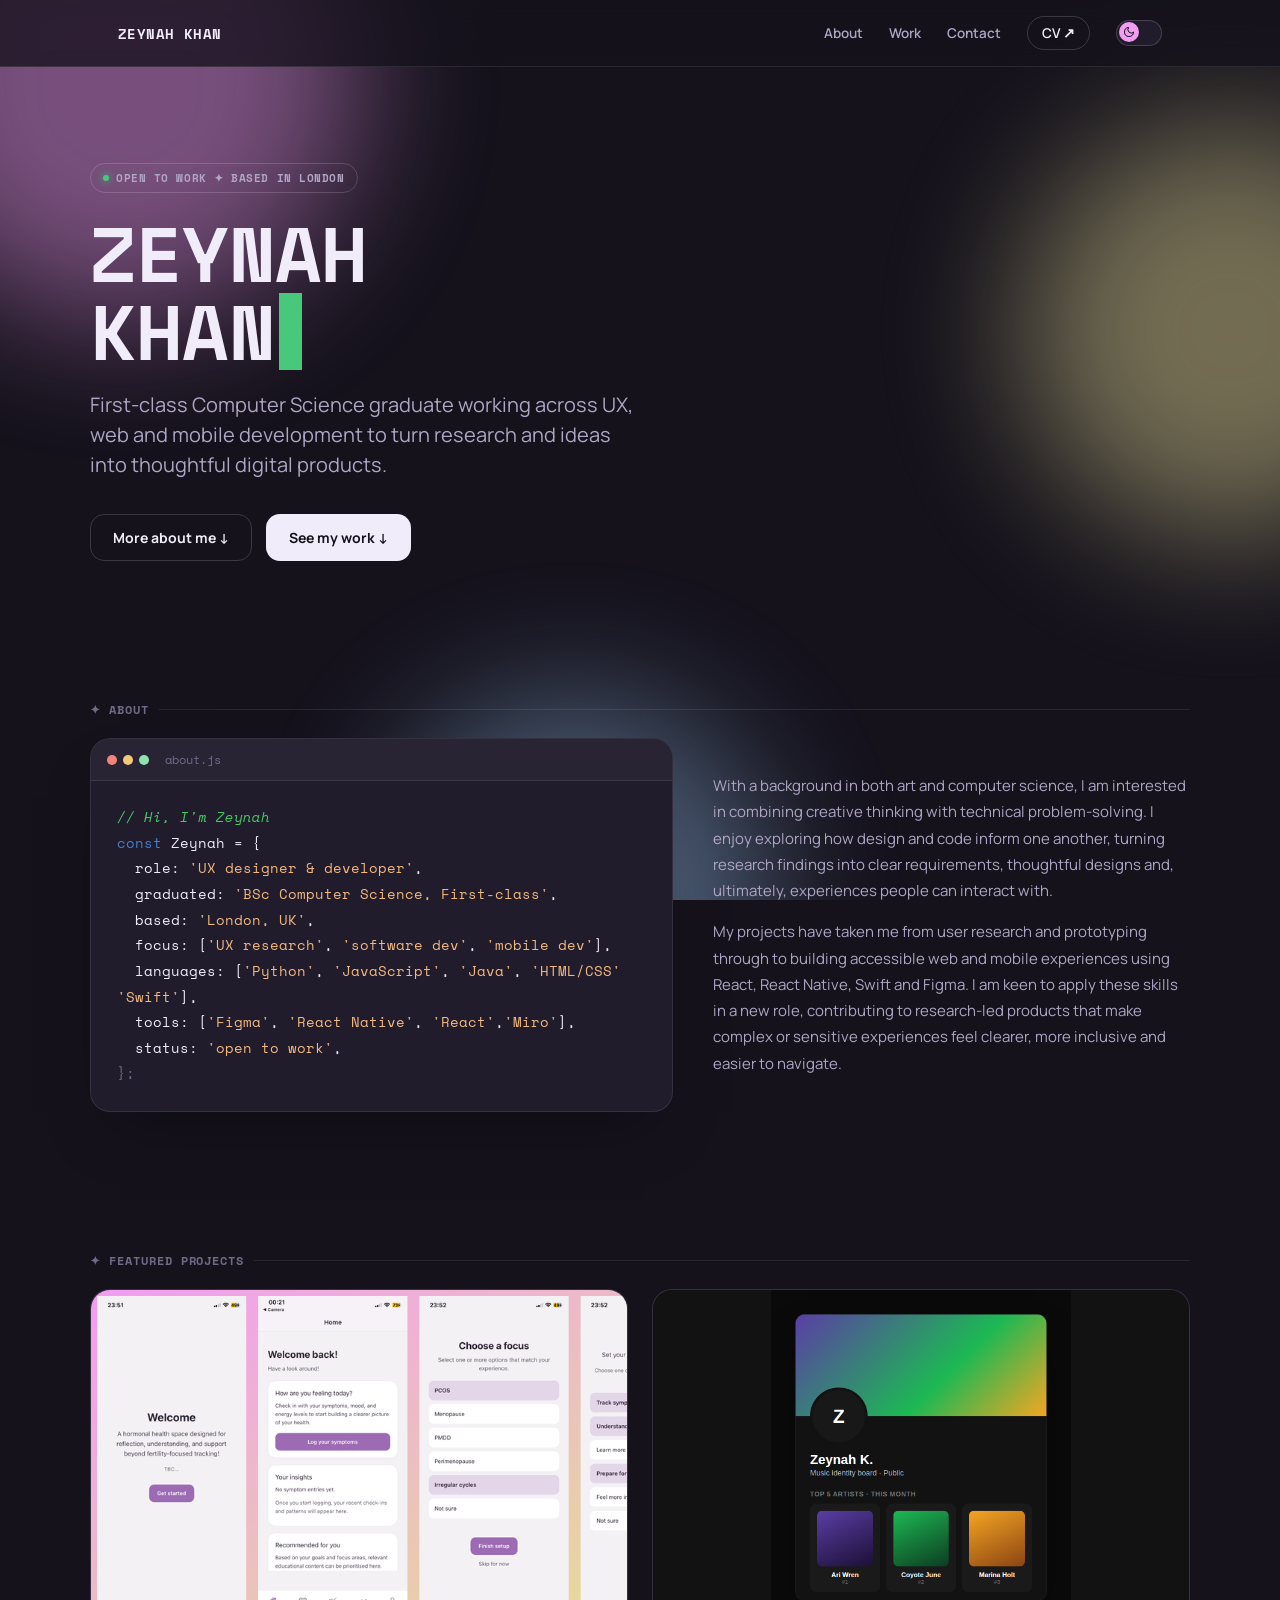
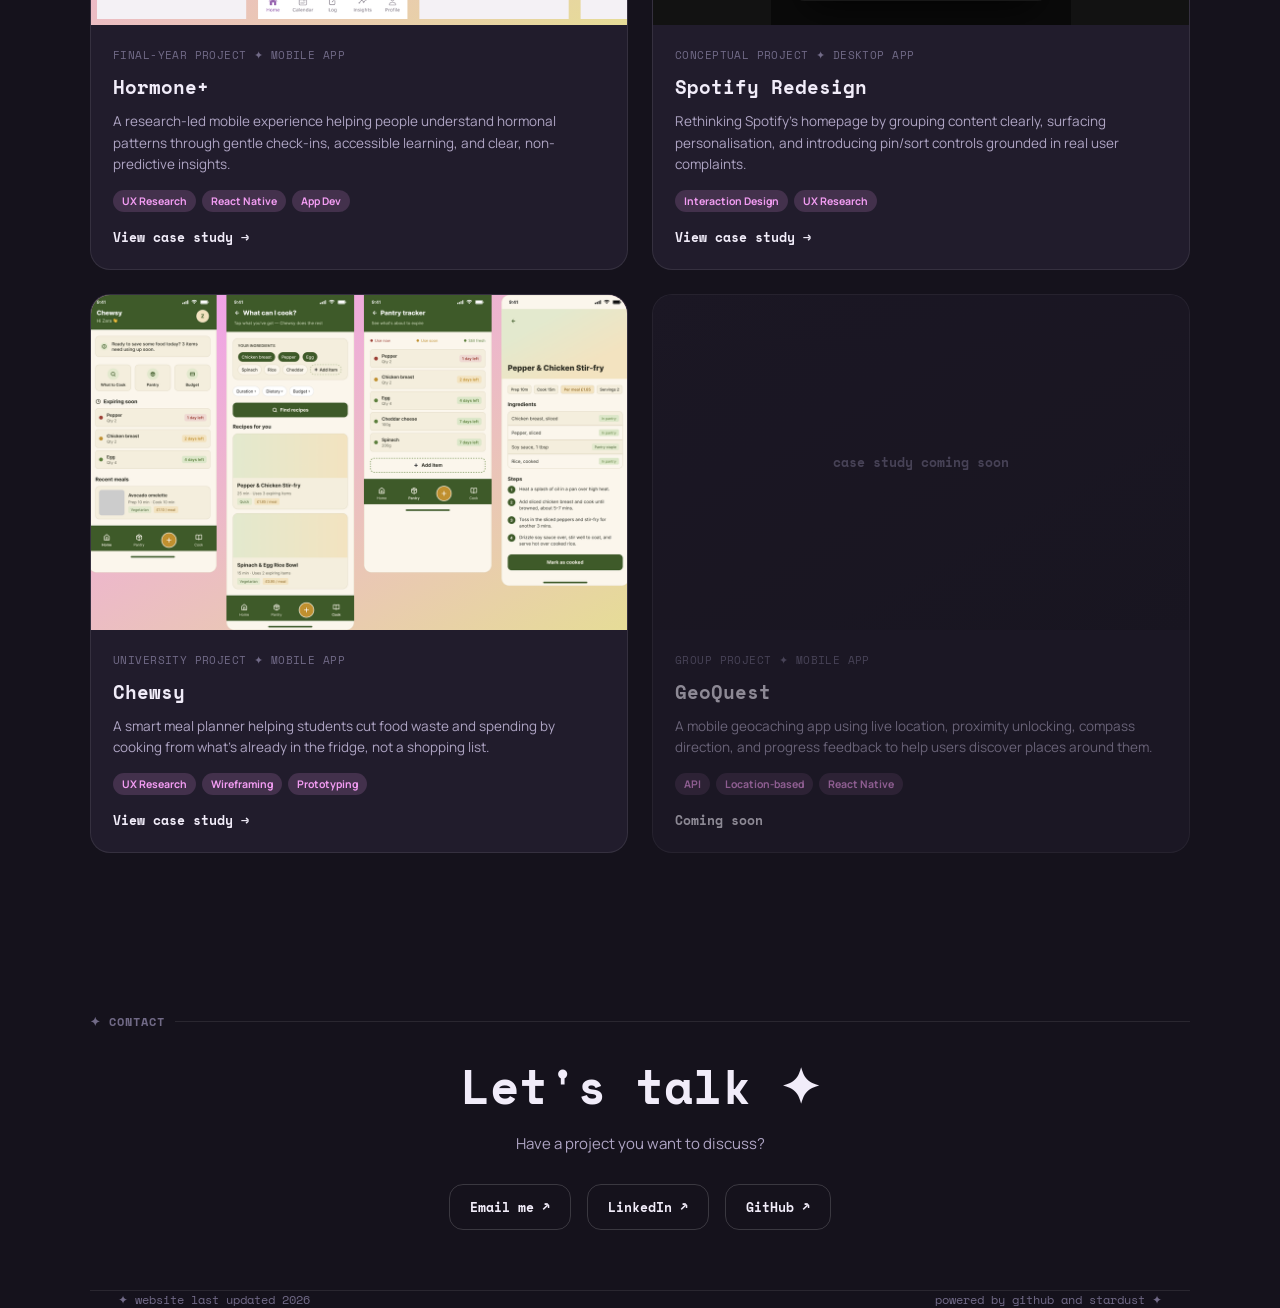
==== index.html @ 66c687a0 "Initial commit" ====
<!DOCTYPE html>
<html lang="en" data-theme="dark">
<head>
<meta charset="UTF-8">
<meta name="viewport" content="width=device-width, initial-scale=1.0">
<title>Zeynah Khan — UX Designer &amp; Developer</title>
<link rel="stylesheet" href="styles.css">
</head>
<body>

<div class="aura-field">
  <div class="aura-blob b1"></div>
  <div class="aura-blob b2"></div>
  <div class="aura-blob b3"></div>
</div>

<nav class="site-nav">
  <div class="nav-inner">
    <div class="nav-name">ZEYNAH KHAN</div>
    <div class="nav-links">
      <a href="#about">About</a>
      <a href="#work">Work</a>
      <a href="#contact">Contact</a>
      <a href="assets/cv/ZeynahKhan_CV.pdf" class="nav-cv">CV ↗</a>
      <div class="theme-toggle" onclick="toggleTheme()" role="button" aria-label="Toggle light and dark theme">
        <div class="toggle-knob">
          <svg class="icon-moon" viewBox="0 0 24 24" stroke-linecap="round" stroke-linejoin="round"><path d="M21 12.8A9 9 0 1111.2 3 7 7 0 0021 12.8z"/></svg>
          <svg class="icon-sun" viewBox="0 0 24 24" stroke-linecap="round" stroke-linejoin="round"><circle cx="12" cy="12" r="4"/><path d="M12 2v2M12 20v2M4.9 4.9l1.4 1.4M17.7 17.7l1.4 1.4M2 12h2M20 12h2M4.9 19.1l1.4-1.4M17.7 6.3l1.4-1.4"/></svg>
        </div>
      </div>
    </div>
  </div>
</nav>

<header class="wrap hero">
  <div class="chip"><span class="dot"></span>open to work ✦ based in London</div>
  <h1 class="hero-name">ZEYNAH<br>KHAN<span class="cursor">&nbsp;</span></h1>
  <p class="hero-tag">First-class Computer Science graduate working across UX, web and mobile development to turn research and ideas into thoughtful digital products.</p>
  <div class="hero-cta">
    <a href="#about" class="btn btn-ghost">More about me ↓</a>
    <a href="#work" class="btn btn-solid">See my work ↓</a>
  </div>
</header>

<section class="wrap section" id="about">
  <div class="section-label">✦ About</div>
  <div class="about-grid">
    <div class="term">
      <div class="term-head">
        <div class="term-dots"><span></span><span></span><span></span></div>
        <div class="term-title">about.js</div>
      </div>
      <div class="term-body code-block">
<div><span class="code-comment">// Hi, I'm Zeynah</span></div>
<div><span class="code-key">const</span> Zeynah = {</div>
<div>&nbsp;&nbsp;role: <span class="code-string">'UX designer &amp; developer'</span>,</div>
<div>&nbsp;&nbsp;graduated: <span class="code-string">'BSc Computer Science, First-class'</span>,</div>
<div>&nbsp;&nbsp;based: <span class="code-string">'London, UK'</span>,</div>
<div>&nbsp;&nbsp;focus: [<span class="code-string">'UX research'</span>, <span class="code-string">'software dev'</span>, <span class="code-string">'mobile dev'</span>],</div>
<div>&nbsp;&nbsp;languages: [<span class="code-string">'Python'</span>, <span class="code-string">'JavaScript'</span>, <span class="code-string">'Java'</span>, <span class="code-string">'HTML/CSS'</span> <span class="code-string">'Swift'</span>],</div>
<div>&nbsp;&nbsp;tools: [<span class="code-string">'Figma'</span>, <span class="code-string">'React Native'</span>, <span class="code-string">'React'</span>,<span class="code-string">'Miro'</span>],</div>
<div>&nbsp;&nbsp;status: <span class="code-string">'open to work'</span>,</div>
<div><span class="code-punct">};</span></div>
      </div>
    </div>
    <div class="about-copy">
      <p>With a background in both art and computer science, I am interested in combining creative thinking with technical problem-solving. I enjoy exploring how design and code inform one another, turning research findings into clear requirements, thoughtful designs and, ultimately, experiences people can interact with.</p>
      <p>My projects have taken me from user research and prototyping through to building accessible web and mobile experiences using React, React Native, Swift and Figma. I am keen to apply these skills in a new role, contributing to research-led products that make complex or sensitive experiences feel clearer, more inclusive and easier to navigate.</p>
    </div>
  </div>
</section>

<section class="wrap section" id="work">
  <div class="section-label">✦ Featured projects</div>
  <div class="project-grid">

    <a class="project-card" href="pages/hormone-plus.html">
      <div class="project-media"><img src="assets/images/hormone-real-screens.png" alt="Hormone+ app screens" style="object-position:left;"></div>
      <div class="project-body">
        <div class="project-eyebrow">Final-Year Project ✦ Mobile App</div>
        <div class="project-title">Hormone+</div>
        <div class="project-desc">A research-led mobile experience helping people understand hormonal patterns through gentle check-ins, accessible learning, and clear, non-predictive insights.</div>
        <div class="tag-row"><span class="tag">UX Research</span><span class="tag">React Native</span><span class="tag">App Dev</span></div>
        <div class="project-link">View case study →</div>
      </div>
    </a>

    <a class="project-card" href="pages/spotify-redesign.html">
      <div class="project-media"><img src="assets/images/spotify-profile-concept.png" alt="Spotify redesign concept" style="object-fit:contain; background:#121212;"></div>
      <div class="project-body">
        <div class="project-eyebrow">Conceptual Project ✦ Desktop App</div>
        <div class="project-title">Spotify Redesign</div>
        <div class="project-desc">Rethinking Spotify's homepage by grouping content clearly, surfacing personalisation, and introducing pin/sort controls grounded in real user complaints.</div>
        <div class="tag-row"><span class="tag">Interaction Design</span><span class="tag">UX Research</span></div>
        <div class="project-link">View case study →</div>
      </div>
    </a>

    <a class="project-card" href="pages/chewsy.html">
      <div class="project-media"><img src="assets/images/chewsy-screens.png" alt="Chewsy wireframes"></div>
      <div class="project-body">
        <div class="project-eyebrow">University Project ✦ Mobile App</div>
        <div class="project-title">Chewsy</div>
        <div class="project-desc">A smart meal planner helping students cut food waste and spending by cooking from what's already in the fridge, not a shopping list.</div>
        <div class="tag-row"><span class="tag">UX Research</span><span class="tag">Wireframing</span><span class="tag">Prototyping</span></div>
        <div class="project-link">View case study →</div>
      </div>
    </a>

    <a class="project-card soon" href="pages/geoquest.html">
      <div class="project-media" style="background:linear-gradient(150deg, var(--ink-card), var(--ink-raised)); display:flex; align-items:center; justify-content:center;">
        <span class="ph" style="color:var(--text-faint);">case study coming soon</span>
      </div>
      <div class="project-body">
        <div class="project-eyebrow">Group Project ✦ Mobile App</div>
        <div class="project-title">GeoQuest</div>
        <div class="project-desc">A mobile geocaching app using live location, proximity unlocking, compass direction, and progress feedback to help users discover places around them.</div>
        <div class="tag-row"><span class="tag">API</span><span class="tag">Location-based</span><span class="tag">React Native</span></div>
        <div class="project-link">Coming soon</div>
      </div>
    </a>
  </div>
</section>

<section class="wrap contact-block" id="contact">
  <div class="section-label" style="justify-content:center;">✦ Contact</div>
  <div class="contact-title">Let's talk ✦</div>
  <p class="contact-sub">Have a project you want to discuss?</p>
  <div class="contact-links">
    <a class="contact-link" href="mailto:zeynahkhan.dev@outlook.com">Email me ↗</a>
    <a class="contact-link" href="https://www.linkedin.com/in/zeynah-khan">LinkedIn ↗</a>
    <a class="contact-link" href="https://github.com/zeynah-khan">GitHub ↗</a>
  </div>
</section>

<footer class="wrap">
  <div class="footer-row">
    <span>✦ website last updated 2026</span>
    <span>powered by github and stardust ✦</span>
  </div>
</footer>

<script src="script.js"></script>
</body>
</html>
---- styles.css ----
/* ============================================
   ZEYNAH KHAN — PORTFOLIO
   Design system: terminal chrome + soft aura
   ============================================ */

@import url('https://fonts.googleapis.com/css2?family=Space+Mono:wght@400;700&family=Manrope:wght@400;500;600;700;800&display=swap');

:root{
  /* ---- dark (default) ---- */
  --ink:#15121C;
  --ink-raised:#1D1926;
  --ink-card:#211C2C;
  --line:rgba(255,255,255,0.09);
  --line-strong:rgba(255,255,255,0.16);
  --text:#F1ECF9;
  --text-sub:#AFA5C4;
  --text-faint:#716A87;

  --aura-violet:#f29cf2;
  --aura-peach:#e6dc97;
  --aura-blue:#9AC6F2;
  --phosphor:#47c87a;
  --phosphor-dim:#5C8F71;
  --signal:#F2C879;

  --code-keyword:#457fcb;
  --code-property:#8FCBEA;
  --code-string:#F2B880;
  --code-comment:#47c863;

  --mac-red:#F2857A;
  --mac-yellow:#F2C879;
  --mac-green:#8FE3B0;

  --radius-lg:20px;
  --radius-md:14px;
  --radius-sm:9px;
  --maxw:1100px;
}

[data-theme="light"]{
  --ink:#FAF6F0;
  --ink-raised:#FFFFFF;
  --ink-card:#FFFFFF;
  --line:rgba(21,18,28,0.1);
  --line-strong:rgba(21,18,28,0.18);
  --text:#1F1B29;
  --text-sub:#5C5570;
  --text-faint:#93899E;

  --phosphor-dim:#3E8A5C;
}

*{ box-sizing:border-box; }
html{ scroll-behavior:smooth; }
body{
  margin:0;
  background:var(--ink);
  color:var(--text);
  font-family:'Manrope',sans-serif;
  -webkit-font-smoothing:antialiased;
  transition:background .3s ease, color .3s ease;
  overflow-x:hidden;
}
::selection{ background:var(--aura-violet); color:#15121C; }
a{ color:inherit; text-decoration:none; }
img{ max-width:100%; display:block; }

.mono{ font-family:'Space Mono',monospace; }

/* ---- aura background ---- */
.aura-field{
  position:fixed; inset:0; z-index:0; pointer-events:none; overflow:hidden;
}
.aura-blob{
  position:absolute; border-radius:50%; filter:blur(70px); opacity:.45;
}
[data-theme="light"] .aura-blob{ opacity:.35; }
.aura-blob.b1{ width:480px;height:480px; background:var(--aura-violet); top:-160px; left:-120px; }
.aura-blob.b2{ width:420px;height:420px; background:var(--aura-peach); top:120px; right:-160px; }
.aura-blob.b3{ width:380px;height:380px; background:var(--aura-blue); bottom:-180px; left:30%; }

@media (prefers-reduced-motion: no-preference){
  .aura-blob{ animation:drift 22s ease-in-out infinite alternate; }
  .aura-blob.b2{ animation-duration:26s; animation-delay:-6s; }
  .aura-blob.b3{ animation-duration:30s; animation-delay:-12s; }
}
@keyframes drift{
  from{ transform:translate(0,0) scale(1); }
  to{ transform:translate(30px,-25px) scale(1.08); }
}

/* ---- layout shell ---- */
.wrap{ max-width:var(--maxw); margin:0 auto; padding:0 28px; position:relative; z-index:1; }

/* ---- nav ---- */
.site-nav{
  position:sticky; top:0; z-index:50;
  backdrop-filter:blur(14px) saturate(140%);
  background:color-mix(in srgb, var(--ink) 78%, transparent);
  border-bottom:1px solid var(--line);
}
.nav-inner{ display:flex; align-items:center; justify-content:space-between; padding:16px 28px; max-width:var(--maxw); margin:0 auto; }
.nav-name{ font-family:'Space Mono',monospace; font-weight:700; font-size:14px; letter-spacing:.03em; }
.nav-links{ display:flex; align-items:center; gap:26px; font-size:13.5px; font-weight:600; }
.nav-links a{ color:var(--text-sub); transition:color .15s ease; }
.nav-links a:hover{ color:var(--text); }
.nav-cv{
  color:var(--text) !important; border:1.4px solid var(--line-strong); border-radius:20px; padding:7px 14px;
}
.theme-toggle{
  width:46px; height:26px; border-radius:20px; background:var(--ink-card); border:1.4px solid var(--line-strong);
  position:relative; cursor:pointer; flex-shrink:0;
}
.toggle-knob{
  position:absolute; top:1px; left:2px; width:20px;height:20px; border-radius:50%;
  background:var(--aura-violet); display:flex; align-items:center; justify-content:center;
  transition:transform .25s ease, background .25s ease; transform:translateX(0);
}
.toggle-knob svg{ width:12px; height:12px; stroke:#15121C; fill:none; stroke-width:2; }
[data-theme="light"] .toggle-knob{ transform:translateX(20px); background:var(--signal); }
.icon-moon{ display:block; }
.icon-sun{ display:none; }
[data-theme="light"] .icon-moon{ display:none; }
[data-theme="light"] .icon-sun{ display:block; }
.mobile-nav-btn{ display:none; }

/* ---- eyebrow chip ---- */
.chip{
  display:inline-flex; align-items:center; gap:7px;
  font-family:'Space Mono',monospace; font-size:11px; font-weight:700; letter-spacing:.05em; text-transform:uppercase;
  padding:6px 12px; border-radius:20px; border:1px solid var(--line-strong); color:var(--text-sub);
}
.chip .dot{ width:6px;height:6px;border-radius:50%; background:var(--phosphor); box-shadow:0 0 8px var(--phosphor); }

/* ---- hero ---- */
.hero{ padding:96px 0 70px; position:relative; }
.hero-name{
  font-family:'Space Mono',monospace; font-weight:700;
  font-size:clamp(40px, 8vw, 76px); line-height:1.02; letter-spacing:-.01em; margin:22px 0 18px;
}
.cursor{ display:inline-block; width:.5ch; background:var(--phosphor); margin-left:4px; animation:blink 1s step-end infinite; }
@keyframes blink{ 50%{ opacity:0; } }
.hero-tag{ font-size:clamp(16px,2.4vw,20px); color:var(--text-sub); max-width:560px; line-height:1.5; }
.hero-cta{ display:flex; gap:14px; margin-top:34px; flex-wrap:wrap; }
.btn{
  font-family:'Manrope',sans-serif; font-weight:700; font-size:14px; padding:13px 22px; border-radius:14px;
  cursor:pointer; border:1.4px solid transparent; transition:transform .15s ease, opacity .15s ease;
}
.btn:hover{ transform:translateY(-1px); }
.btn-solid{ background:var(--text); color:var(--ink); }
[data-theme="light"] .btn-solid{ background:var(--ink-card); border:1.4px solid var(--line-strong); color:var(--text); }
.btn-ghost{ border-color:var(--line-strong); color:var(--text); }

/* ---- terminal window chrome (signature element) ---- */
.term{
  background:var(--ink-card); border:1px solid var(--line); border-radius:var(--radius-lg);
  overflow:hidden; box-shadow:0 30px 60px -30px rgba(0,0,0,0.5);
}
.term-head{
  display:flex; align-items:center; gap:16px; padding:12px 16px; border-bottom:1px solid var(--line);
  background:color-mix(in srgb, var(--ink-card) 92%, white 4%);
}
.term-dots{ display:flex; gap:6px; }
.term-dots span{ width:10px;height:10px;border-radius:50%; }
.term-dots span:nth-child(1){ background:var(--mac-red); }
.term-dots span:nth-child(2){ background:var(--mac-yellow); }
.term-dots span:nth-child(3){ background:var(--mac-green); }
.term-title{ font-family:'Space Mono',monospace; font-size:11.5px; color:var(--text-faint); }
.term-body{ padding:24px 26px; }

/* ---- about section ---- */
.section{ padding:70px 0; position:relative; }
.section-label{
  font-family:'Space Mono',monospace; font-size:12px; font-weight:700; letter-spacing:.08em; text-transform:uppercase;
  color:var(--text-faint); margin-bottom:20px; display:flex; align-items:center; gap:10px;
}
.section-label::after{ content:''; flex:1; height:1px; background:var(--line); }

.code-block{ font-family:'Space Mono',monospace; font-size:13.5px; line-height:1.9; }
.code-comment{ color:var(--code-comment); font-style: italic; }
.code-key{ color:var(--code-keyword); }
.code-string{ color:var(--code-string); }
.code-punct{ color:var(--text-faint); }
.code-property{ color:var(--code-property); }
.about-grid{ display:grid; grid-template-columns:1.1fr .9fr; gap:40px; align-items:center; }
.about-copy p{ color:var(--text-sub); line-height:1.75; font-size:15px; }
.focus-tags{ display:flex; flex-wrap:wrap; gap:8px; margin-top:18px; }
.focus-tag{
  font-family:'Space Mono',monospace; font-size:11.5px; padding:6px 11px; border-radius:8px;
  background:color-mix(in srgb, var(--phosphor) 14%, transparent); color:var(--phosphor-dim); border:1px solid color-mix(in srgb, var(--phosphor) 30%, transparent);
}

/* ---- project cards ---- */
.project-grid{ display:grid; grid-template-columns:repeat(2,1fr); gap:24px; }
.project-card{
  background:var(--ink-card); border:1px solid var(--line); border-radius:var(--radius-lg); overflow:hidden;
  display:flex; flex-direction:column; transition:transform .2s ease, border-color .2s ease;
}
.project-card:hover{ transform:translateY(-4px); border-color:var(--line-strong); }
.project-card.soon{ opacity:.55; }
.project-media{
  aspect-ratio:16/10; background:linear-gradient(150deg, var(--aura-violet), var(--aura-peach));
  position:relative; overflow:hidden; display:flex; align-items:center; justify-content:center;
}
.project-media img{ width:100%; height:100%; object-fit:cover; }
.project-media .ph{ font-family:'Space Mono',monospace; color:rgba(21,18,28,0.55); font-size:13px; font-weight:700; }
.project-body{ padding:22px; display:flex; flex-direction:column; gap:10px; flex:1; }
.project-eyebrow{ font-family:'Space Mono',monospace; font-size:10.5px; color:var(--text-faint); text-transform:uppercase; letter-spacing:.04em; }
.project-title{ font-family:'Space Mono',monospace; font-weight:700; font-size:19px; }
.project-desc{ font-size:13.5px; color:var(--text-sub); line-height:1.6; flex:1; }
.tag-row{ display:flex; flex-wrap:wrap; gap:6px; margin-top:4px; }
.tag{
  font-size:10.5px; font-weight:700; padding:4px 9px; border-radius:20px;
  background:color-mix(in srgb, var(--aura-violet) 16%, transparent); color:var(--aura-violet);
}
.project-link{ font-family:'Space Mono',monospace; font-size:12.5px; font-weight:700; color:var(--text); margin-top:6px; display:inline-flex; align-items:center; gap:6px; }

/* ---- contact ---- */
.contact-block{ text-align:center; padding:90px 0 60px; }
.contact-title{ font-family:'Space Mono',monospace; font-weight:700; font-size:clamp(30px,5vw,48px); }
.contact-sub{ color:var(--text-sub); margin-top:12px; font-size:15px; }
.contact-links{ display:flex; justify-content:center; gap:16px; margin-top:30px; flex-wrap:wrap; }
.contact-link{
  font-family:'Space Mono',monospace; font-size:13px; font-weight:700; padding:12px 20px; border-radius:14px;
  border:1.4px solid var(--line-strong);
}
.contact-link:hover{ border-color:var(--phosphor); color:var(--phosphor-dim); }

footer{ border-top:1px solid var(--line); padding:26px 0; }
.footer-row{ display:flex; justify-content:space-between; align-items:center; font-family:'Space Mono',monospace; font-size:11.5px; color:var(--text-faint); flex-wrap:wrap; gap:8px; }

/* ---- case study pages ---- */
.cs-header{ padding:60px 0 30px; }
.back-link{ font-family:'Space Mono',monospace; font-size:12.5px; color:var(--text-sub); display:inline-flex; align-items:center; gap:6px; margin-bottom:26px; }
.back-link:hover{ color:var(--text); }
.cs-eyebrow{ font-family:'Space Mono',monospace; font-size:12px; color:var(--phosphor-dim); text-transform:uppercase; letter-spacing:.06em; margin-bottom:14px; }
.cs-title{ font-family:'Space Mono',monospace; font-weight:700; font-size:clamp(30px,5.5vw,50px); line-height:1.08; max-width:820px; }
.cs-dek{ font-size:16px; color:var(--text-sub); max-width:640px; margin-top:16px; line-height:1.6; }
.cs-meta{ display:flex; gap:34px; flex-wrap:wrap; margin-top:34px; padding-top:26px; border-top:1px solid var(--line); }
.cs-meta-item .l{ font-family:'Space Mono',monospace; font-size:10.5px; color:var(--text-faint); text-transform:uppercase; letter-spacing:.05em; }
.cs-meta-item .v{ font-size:13.5px; font-weight:600; margin-top:5px; }

.cs-section{ padding:50px 0; border-top:1px solid var(--line); }
.cs-h2{ font-family:'Space Mono',monospace; font-weight:700; font-size:24px; margin-bottom:18px; }
.cs-body p{ color:var(--text-sub); line-height:1.75; font-size:15px; margin-bottom:16px; }
.cs-body strong{ color:var(--text); }
.cs-body ul{ color:var(--text-sub); line-height:1.75; font-size:15px; padding-left:20px; }
.cs-body li{ margin-bottom:8px; }
.cs-body a{ color:var(--phosphor-dim); text-decoration:underline; text-underline-offset:3px; }
.cs-img{ border-radius:var(--radius-md); border:1px solid var(--line); margin:26px 0; overflow:hidden; }
.cs-img img{ width:100%; }
.cs-caption{ font-size:12.5px; color:var(--text-faint); margin-top:-14px; margin-bottom:26px; font-style:italic; }

.cs-img-row{
  display:flex; gap:18px; overflow-x:auto; margin:26px 0;
}
.cs-img-row img{
  height:600px; width:auto; border-radius:var(--radius-md); border:1px solid var(--line); flex-shrink:0;
}

.cs-table{ width:100%; border-collapse:collapse; font-size:13.5px; margin:20px 0; }
.cs-table th, .cs-table td{ text-align:left; padding:10px 14px; border-bottom:1px solid var(--line); color:var(--text-sub); }
.cs-table th{ font-family:'Space Mono',monospace; font-size:11px; text-transform:uppercase; color:var(--text-faint); letter-spacing:.04em; }
.cs-table td:first-child{ color:var(--text); font-weight:600; }

.proto-embed{
  margin:30px 0; border-radius:var(--radius-lg); overflow:hidden; border:1px solid var(--line);
  background:var(--ink-card);
}
.proto-embed-head{ display:flex; align-items:center; justify-content:space-between; padding:14px 18px; border-bottom:1px solid var(--line); }
.proto-embed-head .term-title{ font-size:12px; }
.proto-open{ font-family:'Space Mono',monospace; font-size:11.5px; font-weight:700; color:var(--phosphor-dim); border:1px solid color-mix(in srgb, var(--phosphor) 40%, transparent); padding:6px 12px; border-radius:20px; }
.proto-embed iframe{ width:100%; height:780px; border:none; display:block; background:#EAE4EF; }

.callout{
  border-left:3px solid var(--aura-violet); background:color-mix(in srgb, var(--aura-violet) 8%, transparent);
  padding:16px 20px; border-radius:0 var(--radius-sm) var(--radius-sm) 0; margin:24px 0;
}
.callout p{ margin:0; color:var(--text); font-size:14px; line-height:1.7; }

.soon-box{
  text-align:center; padding:80px 20px; border:1px dashed var(--line-strong); border-radius:var(--radius-lg); margin-top:20px;
}
.soon-box .big{ font-family:'Space Mono',monospace; font-size:22px; font-weight:700; margin-bottom:10px; }
.soon-box p{ color:var(--text-sub); font-size:14px; }

/* ---- responsive ---- */
@media (max-width:860px){
  .about-grid{ grid-template-columns:1fr; gap:30px; }
  .project-grid{ grid-template-columns:1fr; }
  .cs-meta{ gap:20px; }
  .proto-embed iframe{ height:640px; }
}

@media (max-width:640px){
  .nav-inner{ padding:14px 18px; }
  .nav-links{ gap:12px; }
  .nav-links a:not(.nav-cv){ display:none; }
  .nav-cv{ padding:6px 11px; font-size:12.5px; }
  .hero{ padding:64px 0 46px; }
  .wrap{ padding:0 18px; }
  .section{ padding:50px 0; }
  .cs-header{ padding:40px 0 20px; }
}
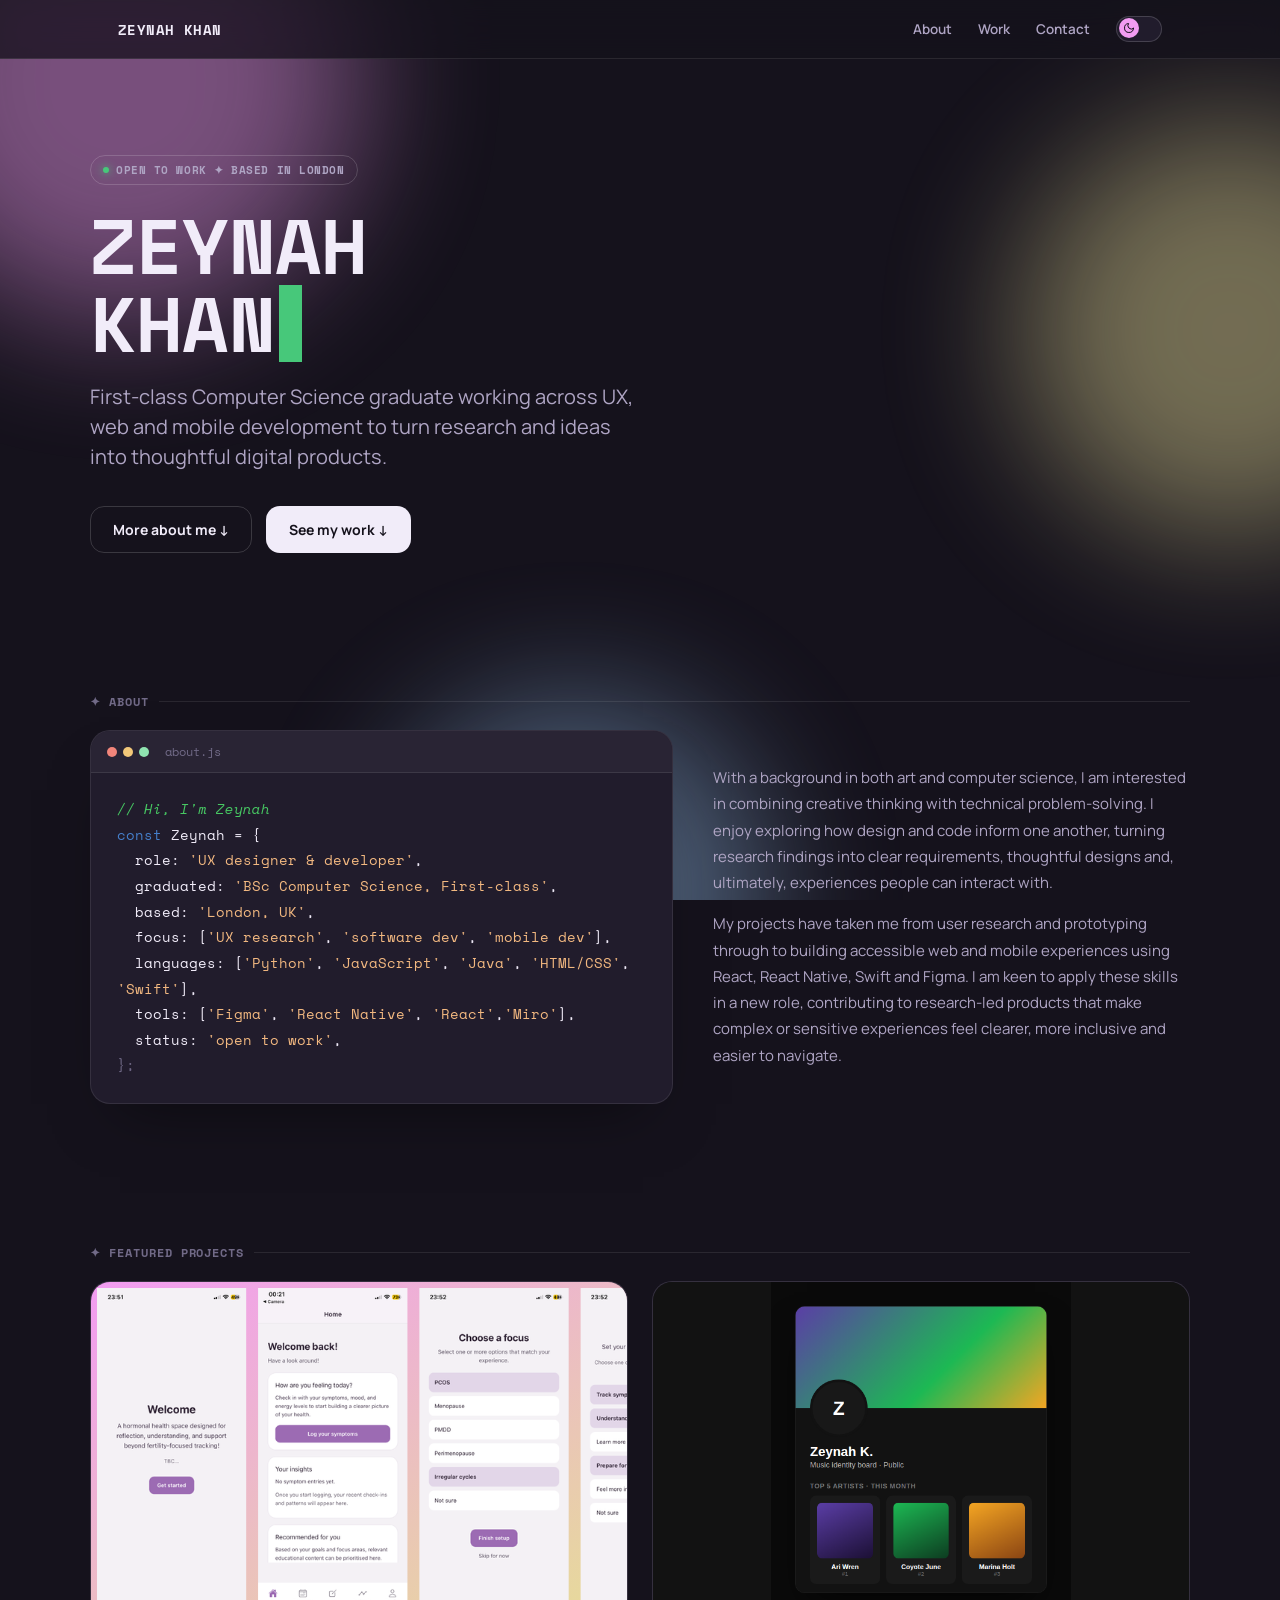
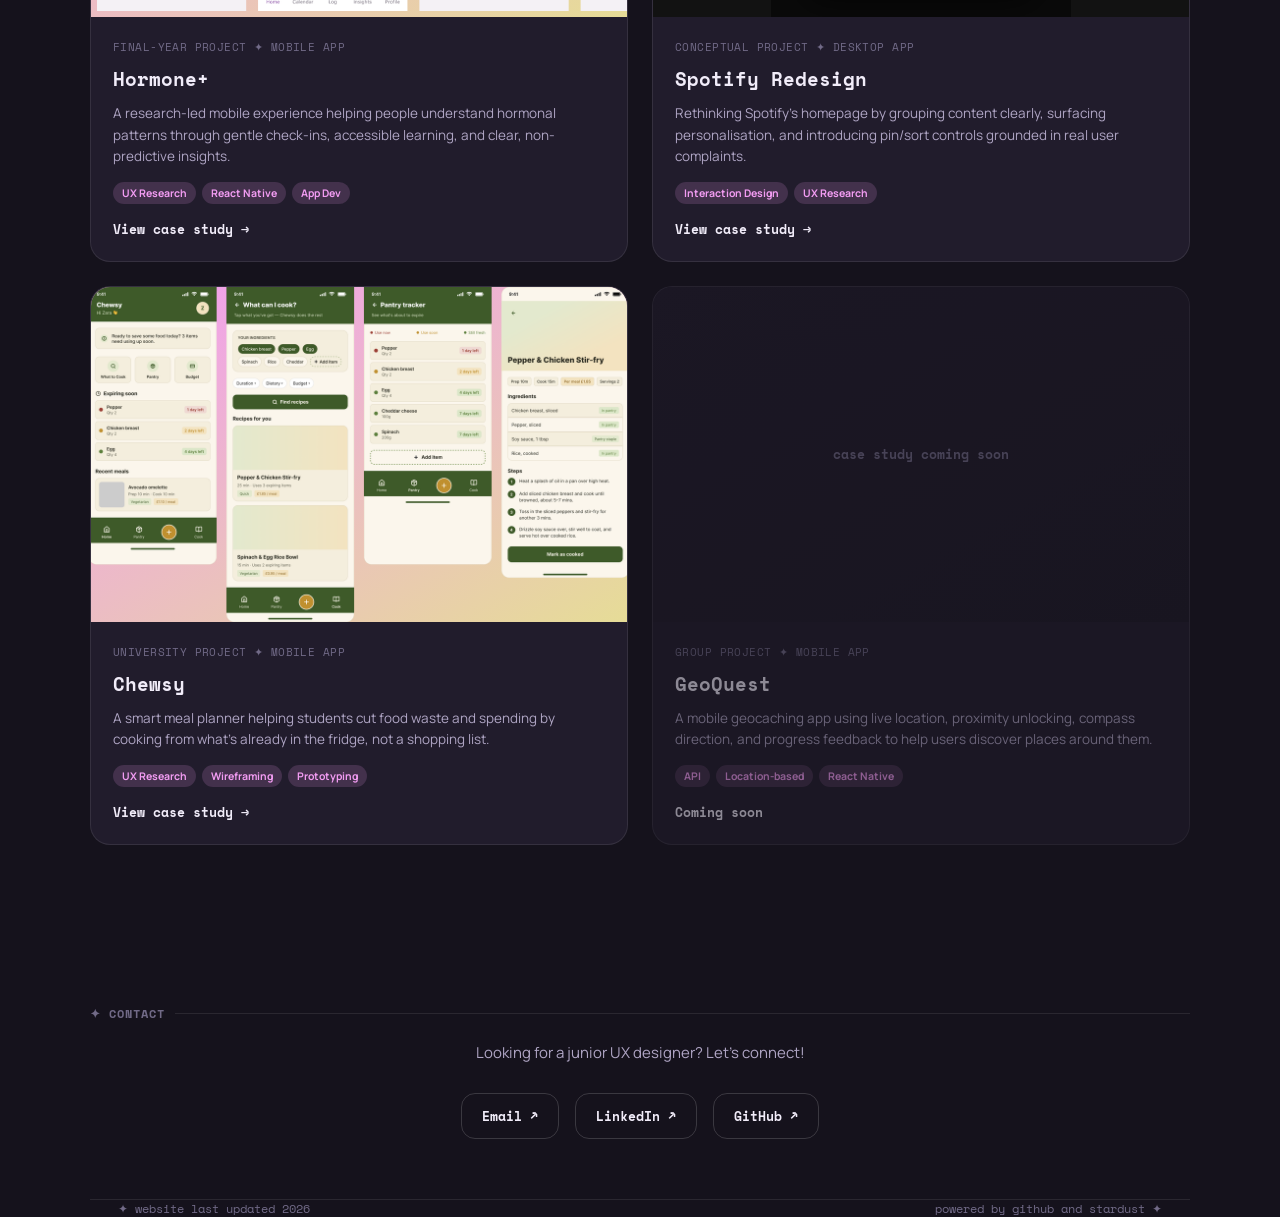
==== commit b04f0b58: "Minor updates to home page" ====
--- a/index.html
+++ b/index.html
@@ -21,7 +21,6 @@
       <a href="#about">About</a>
       <a href="#work">Work</a>
       <a href="#contact">Contact</a>
-      <a href="assets/cv/ZeynahKhan_CV.pdf" class="nav-cv">CV ↗</a>
       <div class="theme-toggle" onclick="toggleTheme()" role="button" aria-label="Toggle light and dark theme">
         <div class="toggle-knob">
           <svg class="icon-moon" viewBox="0 0 24 24" stroke-linecap="round" stroke-linejoin="round"><path d="M21 12.8A9 9 0 1111.2 3 7 7 0 0021 12.8z"/></svg>
@@ -57,7 +56,7 @@
 <div>&nbsp;&nbsp;graduated: <span class="code-string">'BSc Computer Science, First-class'</span>,</div>
 <div>&nbsp;&nbsp;based: <span class="code-string">'London, UK'</span>,</div>
 <div>&nbsp;&nbsp;focus: [<span class="code-string">'UX research'</span>, <span class="code-string">'software dev'</span>, <span class="code-string">'mobile dev'</span>],</div>
-<div>&nbsp;&nbsp;languages: [<span class="code-string">'Python'</span>, <span class="code-string">'JavaScript'</span>, <span class="code-string">'Java'</span>, <span class="code-string">'HTML/CSS'</span> <span class="code-string">'Swift'</span>],</div>
+<div>&nbsp;&nbsp;languages: [<span class="code-string">'Python'</span>, <span class="code-string">'JavaScript'</span>, <span class="code-string">'Java'</span>, <span class="code-string">'HTML/CSS'</span>, <span class="code-string">'Swift'</span>],</div>
 <div>&nbsp;&nbsp;tools: [<span class="code-string">'Figma'</span>, <span class="code-string">'React Native'</span>, <span class="code-string">'React'</span>,<span class="code-string">'Miro'</span>],</div>
 <div>&nbsp;&nbsp;status: <span class="code-string">'open to work'</span>,</div>
 <div><span class="code-punct">};</span></div>
@@ -124,10 +123,9 @@
 
 <section class="wrap contact-block" id="contact">
   <div class="section-label" style="justify-content:center;">✦ Contact</div>
-  <div class="contact-title">Let's talk ✦</div>
-  <p class="contact-sub">Have a project you want to discuss?</p>
+  <p class="contact-sub">Looking for a junior UX designer? Let's connect!</p>
   <div class="contact-links">
-    <a class="contact-link" href="mailto:zeynahkhan.dev@outlook.com">Email me ↗</a>
+    <a class="contact-link" href="zeynahkhan@outlook.com">Email ↗</a>
     <a class="contact-link" href="https://www.linkedin.com/in/zeynah-khan">LinkedIn ↗</a>
     <a class="contact-link" href="https://github.com/zeynah-khan">GitHub ↗</a>
   </div>
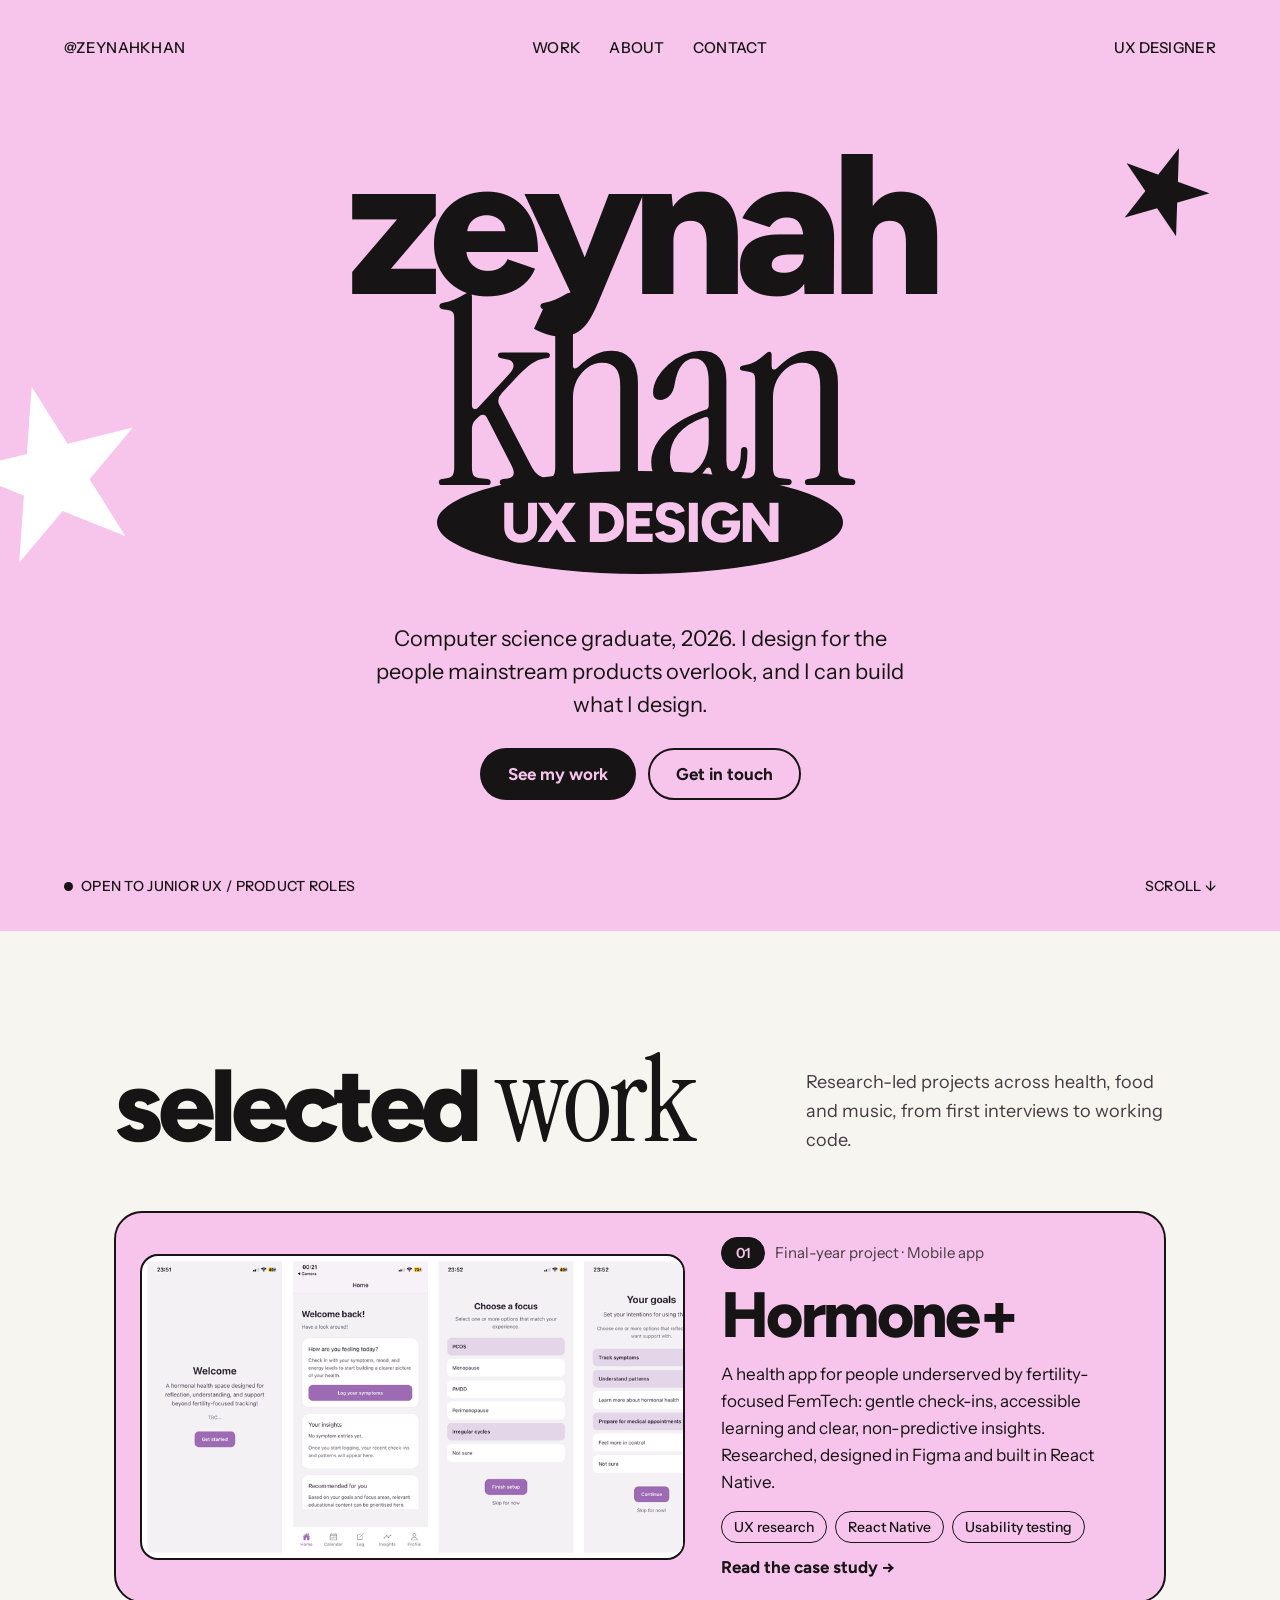
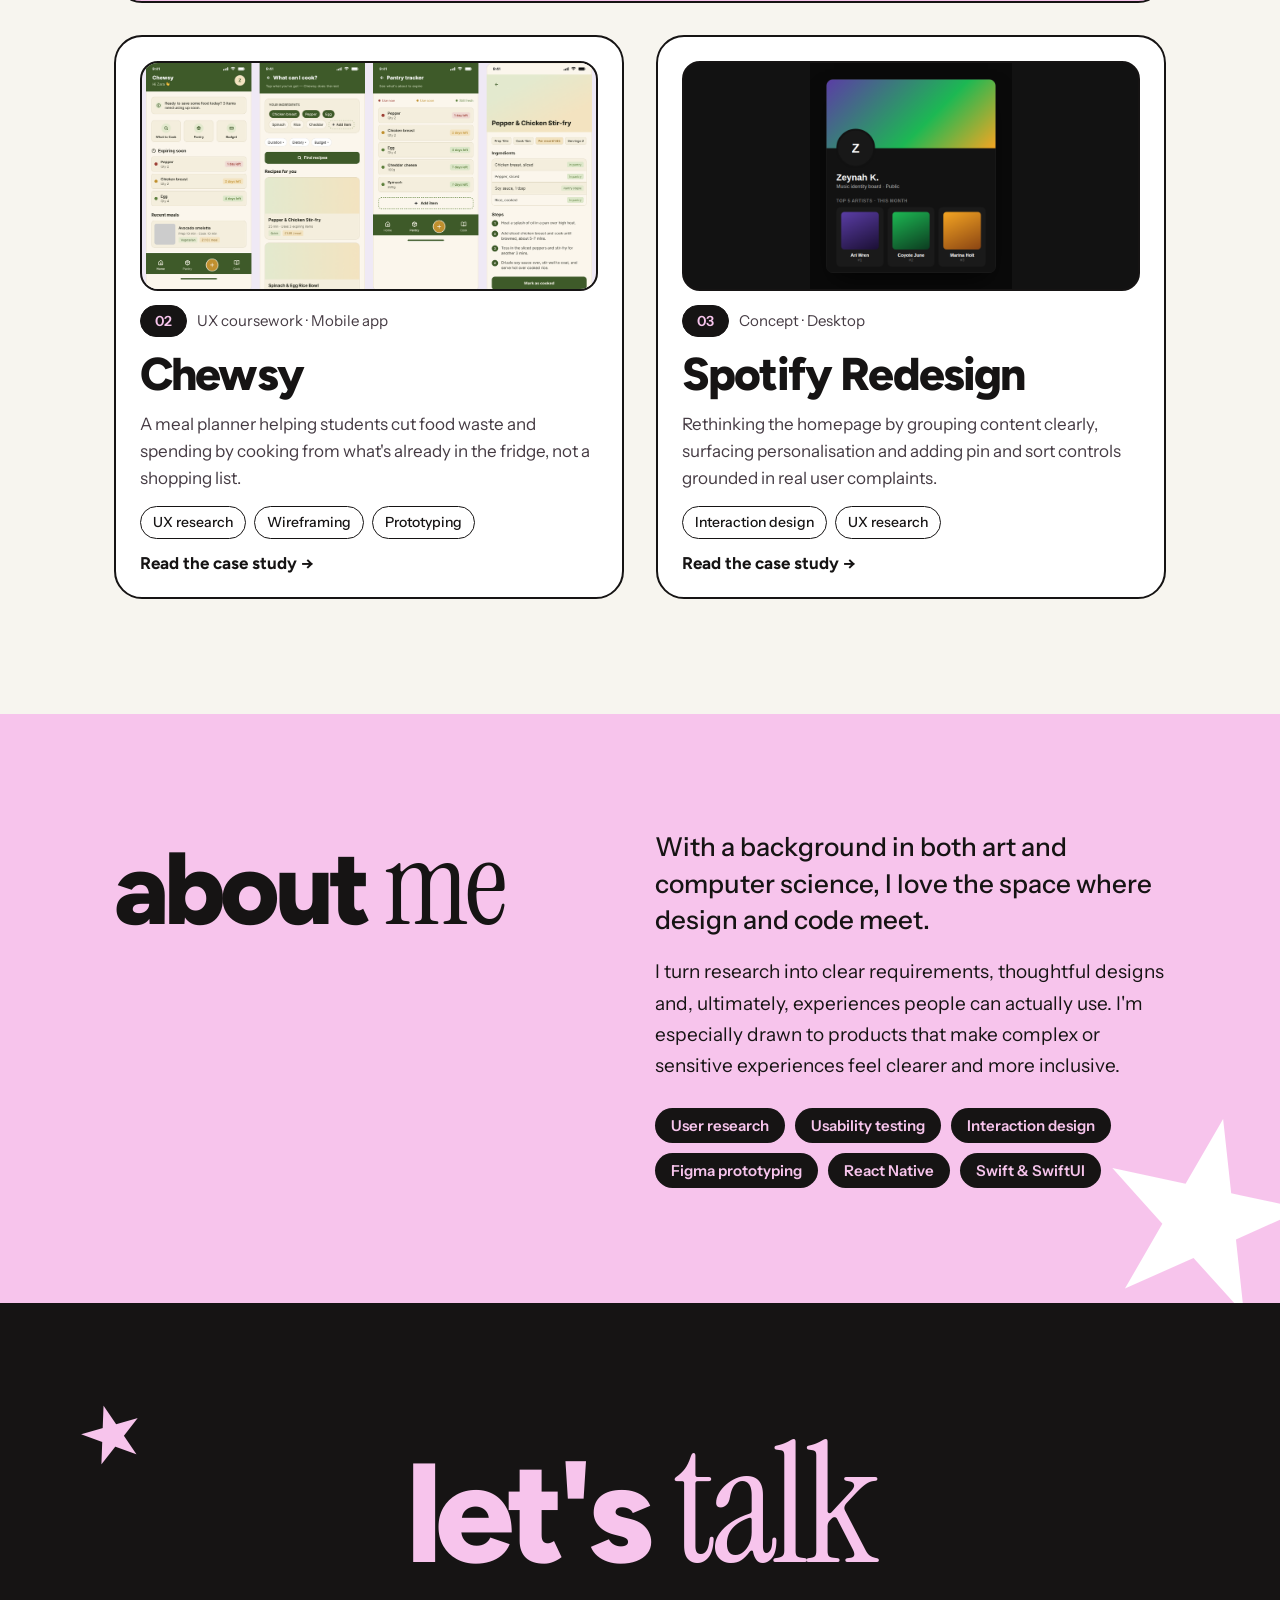
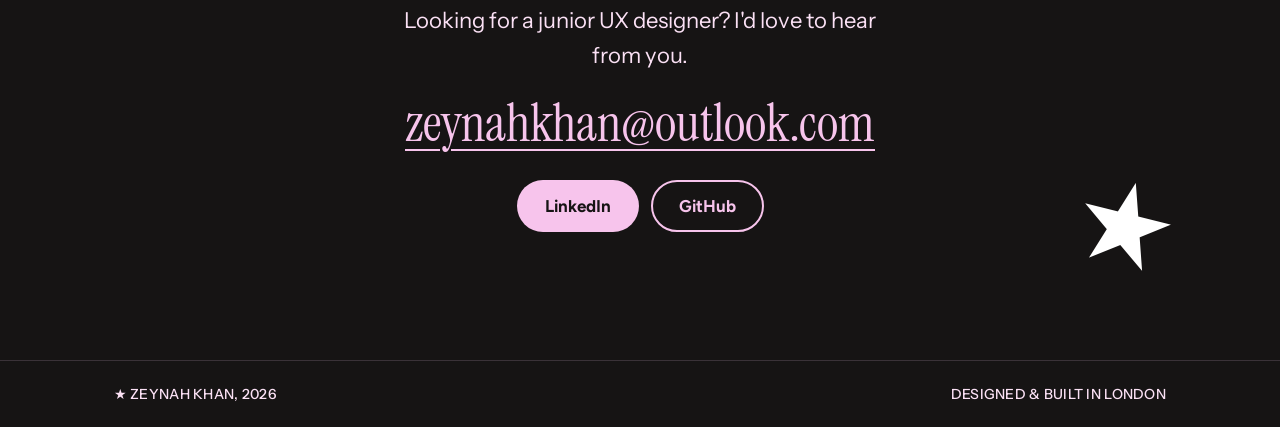
==== commit fad20a9e: "Redesigned portfolio" ====
--- a/index.html
+++ b/index.html
@@ -1,143 +1,128 @@
 <!DOCTYPE html>
-<html lang="en" data-theme="dark">
+<html lang="en">
 <head>
 <meta charset="UTF-8">
 <meta name="viewport" content="width=device-width, initial-scale=1.0">
-<title>Zeynah Khan — UX Designer &amp; Developer</title>
+<title>Zeynah Khan · UX Designer</title>
+<meta name="description" content="Zeynah Khan is a UX designer in London who designs for the people mainstream products overlook, and can build what she designs.">
+<meta property="og:title" content="Zeynah Khan · UX Designer">
+<meta property="og:description" content="Research-led UX case studies, from user research to working code.">
+<meta name="theme-color" content="#f7c4ec">
+<link rel="icon" href="data:image/svg+xml,%3Csvg xmlns='http://www.w3.org/2000/svg' viewBox='0 0 32 32'%3E%3Crect width='32' height='32' rx='8' fill='%23f7c4ec'/%3E%3Ctext x='16' y='23' text-anchor='middle' font-family='Georgia,serif' font-size='20' fill='%23161414'%3Ezk%3C/text%3E%3C/svg%3E">
+<link rel="preconnect" href="https://fonts.googleapis.com">
+<link rel="preconnect" href="https://fonts.gstatic.com" crossorigin>
+<link rel="stylesheet" href="https://fonts.googleapis.com/css2?family=Figtree:wght@500;700;800&family=Instrument+Sans:wght@400;500;600&family=Instrument+Serif&display=swap">
 <link rel="stylesheet" href="styles.css">
 </head>
 <body>
+<a class="skip-link" href="#work">Skip to projects</a>
 
-<div class="aura-field">
-  <div class="aura-blob b1"></div>
-  <div class="aura-blob b2"></div>
-  <div class="aura-blob b3"></div>
-</div>
+<header class="hero" id="top">
+  <span class="star star-big" aria-hidden="true">★</span>
+  <span class="star star-small" aria-hidden="true">★</span>
 
-<nav class="site-nav">
-  <div class="nav-inner">
-    <div class="nav-name">ZEYNAH KHAN</div>
-    <div class="nav-links">
-      <a href="#about">About</a>
-      <a href="#work">Work</a>
-      <a href="#contact">Contact</a>
-      <div class="theme-toggle" onclick="toggleTheme()" role="button" aria-label="Toggle light and dark theme">
-        <div class="toggle-knob">
-          <svg class="icon-moon" viewBox="0 0 24 24" stroke-linecap="round" stroke-linejoin="round"><path d="M21 12.8A9 9 0 1111.2 3 7 7 0 0021 12.8z"/></svg>
-          <svg class="icon-sun" viewBox="0 0 24 24" stroke-linecap="round" stroke-linejoin="round"><circle cx="12" cy="12" r="4"/><path d="M12 2v2M12 20v2M4.9 4.9l1.4 1.4M17.7 17.7l1.4 1.4M2 12h2M20 12h2M4.9 19.1l1.4-1.4M17.7 6.3l1.4-1.4"/></svg>
-        </div>
-      </div>
+  <nav class="site-nav" aria-label="Main">
+    <a href="#top">@zeynahkhan</a>
+    <div class="nav-links"><a href="#work">Work</a><a href="#about">About</a><a href="#contact">Contact</a></div>
+    <span class="nav-role">UX designer</span>
+  </nav>
+
+  <div class="hero-main">
+    <h1 class="hero-name"><span class="first">zeynah</span><span class="last">khan</span></h1>
+    <span class="hero-badge">UX DESIGN</span>
+    <p class="hero-tag">Computer science graduate, 2026. I design for the people mainstream products overlook, and I can build what I design.</p>
+    <div class="hero-cta">
+      <a class="btn btn-ink" href="#work">See my work</a>
+      <a class="btn btn-outline" href="#contact">Get in touch</a>
     </div>
   </div>
-</nav>
 
-<header class="wrap hero">
-  <div class="chip"><span class="dot"></span>open to work ✦ based in London</div>
-  <h1 class="hero-name">ZEYNAH<br>KHAN<span class="cursor">&nbsp;</span></h1>
-  <p class="hero-tag">First-class Computer Science graduate working across UX, web and mobile development to turn research and ideas into thoughtful digital products.</p>
-  <div class="hero-cta">
-    <a href="#about" class="btn btn-ghost">More about me ↓</a>
-    <a href="#work" class="btn btn-solid">See my work ↓</a>
+  <div class="hero-foot">
+    <span class="status"><span class="dot"></span>Open to junior UX / product roles</span>
+    <a class="scroll" href="#work">Scroll ↓</a>
   </div>
 </header>
 
-<section class="wrap section" id="about">
-  <div class="section-label">✦ About</div>
-  <div class="about-grid">
-    <div class="term">
-      <div class="term-head">
-        <div class="term-dots"><span></span><span></span><span></span></div>
-        <div class="term-title">about.js</div>
-      </div>
-      <div class="term-body code-block">
-<div><span class="code-comment">// Hi, I'm Zeynah</span></div>
-<div><span class="code-key">const</span> Zeynah = {</div>
-<div>&nbsp;&nbsp;role: <span class="code-string">'UX designer &amp; developer'</span>,</div>
-<div>&nbsp;&nbsp;graduated: <span class="code-string">'BSc Computer Science, First-class'</span>,</div>
-<div>&nbsp;&nbsp;based: <span class="code-string">'London, UK'</span>,</div>
-<div>&nbsp;&nbsp;focus: [<span class="code-string">'UX research'</span>, <span class="code-string">'software dev'</span>, <span class="code-string">'mobile dev'</span>],</div>
-<div>&nbsp;&nbsp;languages: [<span class="code-string">'Python'</span>, <span class="code-string">'JavaScript'</span>, <span class="code-string">'Java'</span>, <span class="code-string">'HTML/CSS'</span>, <span class="code-string">'Swift'</span>],</div>
-<div>&nbsp;&nbsp;tools: [<span class="code-string">'Figma'</span>, <span class="code-string">'React Native'</span>, <span class="code-string">'React'</span>,<span class="code-string">'Miro'</span>],</div>
-<div>&nbsp;&nbsp;status: <span class="code-string">'open to work'</span>,</div>
-<div><span class="code-punct">};</span></div>
-      </div>
+<main>
+<section class="work" id="work">
+  <div class="wrap">
+    <div class="section-head">
+      <h2 class="mix"><span class="b">selected </span><span class="s">work</span></h2>
+      <p class="section-note">Research-led projects across health, food and music, from first interviews to working code.</p>
     </div>
-    <div class="about-copy">
-      <p>With a background in both art and computer science, I am interested in combining creative thinking with technical problem-solving. I enjoy exploring how design and code inform one another, turning research findings into clear requirements, thoughtful designs and, ultimately, experiences people can interact with.</p>
-      <p>My projects have taken me from user research and prototyping through to building accessible web and mobile experiences using React, React Native, Swift and Figma. I am keen to apply these skills in a new role, contributing to research-led products that make complex or sensitive experiences feel clearer, more inclusive and easier to navigate.</p>
+
+    <div class="project-grid">
+      <a class="project-card featured" href="pages/hormone-plus.html">
+        <div class="project-media"><img src="assets/images/hormone-real-screens.png" alt="Hormone+ app screens: Welcome, Home, Choose a focus and Goals"></div>
+        <div class="project-body">
+          <div class="project-meta"><span class="pill pill-ink">01</span>Final-year project · Mobile app</div>
+          <h3 class="project-title">Hormone+</h3>
+          <p class="project-desc">A health app for people underserved by fertility-focused FemTech: gentle check-ins, accessible learning and clear, non-predictive insights. Researched, designed in Figma and built in React Native.</p>
+          <div class="tag-row"><span class="tag">UX research</span><span class="tag">React Native</span><span class="tag">Usability testing</span></div>
+          <span class="project-link">Read the case study</span>
+        </div>
+      </a>
+
+      <a class="project-card" href="pages/chewsy.html">
+        <div class="project-media"><img src="assets/images/chewsy-screens.png" alt="Chewsy app screens: Home, What can I cook?, Pantry tracker and Recipe detail"></div>
+        <div class="project-meta"><span class="pill pill-ink">02</span>UX coursework · Mobile app</div>
+        <h3 class="project-title">Chewsy</h3>
+        <p class="project-desc">A meal planner helping students cut food waste and spending by cooking from what's already in the fridge, not a shopping list.</p>
+        <div class="tag-row"><span class="tag">UX research</span><span class="tag">Wireframing</span><span class="tag">Prototyping</span></div>
+        <span class="project-link">Read the case study</span>
+      </a>
+
+      <a class="project-card" href="pages/spotify-redesign.html">
+        <div class="project-media dark"><img src="assets/images/spotify-profile-concept.png" alt="Spotify redesign profile concept"></div>
+        <div class="project-meta"><span class="pill pill-ink">03</span>Concept · Desktop</div>
+        <h3 class="project-title">Spotify Redesign</h3>
+        <p class="project-desc">Rethinking the homepage by grouping content clearly, surfacing personalisation and adding pin and sort controls grounded in real user complaints.</p>
+        <div class="tag-row"><span class="tag">Interaction design</span><span class="tag">UX research</span></div>
+        <span class="project-link">Read the case study</span>
+      </a>
     </div>
   </div>
 </section>
 
-<section class="wrap section" id="work">
-  <div class="section-label">✦ Featured projects</div>
-  <div class="project-grid">
-
-    <a class="project-card" href="pages/hormone-plus.html">
-      <div class="project-media"><img src="assets/images/hormone-real-screens.png" alt="Hormone+ app screens" style="object-position:left;"></div>
-      <div class="project-body">
-        <div class="project-eyebrow">Final-Year Project ✦ Mobile App</div>
-        <div class="project-title">Hormone+</div>
-        <div class="project-desc">A research-led mobile experience helping people understand hormonal patterns through gentle check-ins, accessible learning, and clear, non-predictive insights.</div>
-        <div class="tag-row"><span class="tag">UX Research</span><span class="tag">React Native</span><span class="tag">App Dev</span></div>
-        <div class="project-link">View case study →</div>
-      </div>
-    </a>
-
-    <a class="project-card" href="pages/spotify-redesign.html">
-      <div class="project-media"><img src="assets/images/spotify-profile-concept.png" alt="Spotify redesign concept" style="object-fit:contain; background:#121212;"></div>
-      <div class="project-body">
-        <div class="project-eyebrow">Conceptual Project ✦ Desktop App</div>
-        <div class="project-title">Spotify Redesign</div>
-        <div class="project-desc">Rethinking Spotify's homepage by grouping content clearly, surfacing personalisation, and introducing pin/sort controls grounded in real user complaints.</div>
-        <div class="tag-row"><span class="tag">Interaction Design</span><span class="tag">UX Research</span></div>
-        <div class="project-link">View case study →</div>
-      </div>
-    </a>
-
-    <a class="project-card" href="pages/chewsy.html">
-      <div class="project-media"><img src="assets/images/chewsy-screens.png" alt="Chewsy wireframes"></div>
-      <div class="project-body">
-        <div class="project-eyebrow">University Project ✦ Mobile App</div>
-        <div class="project-title">Chewsy</div>
-        <div class="project-desc">A smart meal planner helping students cut food waste and spending by cooking from what's already in the fridge, not a shopping list.</div>
-        <div class="tag-row"><span class="tag">UX Research</span><span class="tag">Wireframing</span><span class="tag">Prototyping</span></div>
-        <div class="project-link">View case study →</div>
-      </div>
-    </a>
-
-    <a class="project-card soon" href="pages/geoquest.html">
-      <div class="project-media" style="background:linear-gradient(150deg, var(--ink-card), var(--ink-raised)); display:flex; align-items:center; justify-content:center;">
-        <span class="ph" style="color:var(--text-faint);">case study coming soon</span>
-      </div>
-      <div class="project-body">
-        <div class="project-eyebrow">Group Project ✦ Mobile App</div>
-        <div class="project-title">GeoQuest</div>
-        <div class="project-desc">A mobile geocaching app using live location, proximity unlocking, compass direction, and progress feedback to help users discover places around them.</div>
-        <div class="tag-row"><span class="tag">API</span><span class="tag">Location-based</span><span class="tag">React Native</span></div>
-        <div class="project-link">Coming soon</div>
-      </div>
-    </a>
+<section class="about" id="about">
+  <span class="star star-a" aria-hidden="true">★</span>
+  <div class="wrap about-grid">
+    <h2 class="mix"><span class="b">about </span><span class="s">me</span></h2>
+    <div class="about-copy">
+      <p class="about-lead">With a background in both art and computer science, I love the space where design and code meet.</p>
+      <p>I turn research into clear requirements, thoughtful designs and, ultimately, experiences people can actually use. I'm especially drawn to products that make complex or sensitive experiences feel clearer and more inclusive.</p>
+      <ul class="skills" aria-label="Skills">
+        <li>User research</li>
+        <li>Usability testing</li>
+        <li>Interaction design</li>
+        <li>Figma prototyping</li>
+        <li>React Native</li>
+        <li>Swift &amp; SwiftUI</li>
+      </ul>
+    </div>
   </div>
 </section>
 
-<section class="wrap contact-block" id="contact">
-  <div class="section-label" style="justify-content:center;">✦ Contact</div>
-  <p class="contact-sub">Looking for a junior UX designer? Let's connect!</p>
-  <div class="contact-links">
-    <a class="contact-link" href="zeynahkhan@outlook.com">Email ↗</a>
-    <a class="contact-link" href="https://www.linkedin.com/in/zeynah-khan">LinkedIn ↗</a>
-    <a class="contact-link" href="https://github.com/zeynah-khan">GitHub ↗</a>
+<section class="contact" id="contact">
+  <span class="star star-c1" aria-hidden="true">★</span>
+  <span class="star star-c2" aria-hidden="true">★</span>
+  <div class="wrap contact-inner">
+    <h2 class="mix"><span class="b">let's </span><span class="s">talk</span></h2>
+    <p class="contact-sub">Looking for a junior UX designer? I'd love to hear from you.</p>
+    <a class="contact-email" href="mailto:zeynahkhan@outlook.com">zeynahkhan@outlook.com</a>
+    <div class="contact-links">
+      <a class="btn btn-pink" href="https://www.linkedin.com/in/zeynah-khan">LinkedIn</a>
+      <a class="btn btn-outline-pink" href="https://github.com/zeynah-khan">GitHub</a>
+    </div>
   </div>
 </section>
+</main>
 
-<footer class="wrap">
+<footer class="site-footer">
   <div class="footer-row">
-    <span>✦ website last updated 2026</span>
-    <span>powered by github and stardust ✦</span>
+    <span>★ Zeynah Khan, 2026</span>
+    <span>Designed &amp; built in London</span>
   </div>
 </footer>
-
-<script src="script.js"></script>
 </body>
 </html>
--- a/styles.css
+++ b/styles.css
@@ -1,305 +1,268 @@
 /* ============================================
    ZEYNAH KHAN — PORTFOLIO
-   Design system: terminal chrome + soft aura
+   Design: pink + ink, bold sans with a serif twist.
+   Fonts are loaded in each page's <head>.
    ============================================ */
 
-@import url('https://fonts.googleapis.com/css2?family=Space+Mono:wght@400;700&family=Manrope:wght@400;500;600;700;800&display=swap');
-
 :root{
-  /* ---- dark (default) ---- */
-  --ink:#15121C;
-  --ink-raised:#1D1926;
-  --ink-card:#211C2C;
-  --line:rgba(255,255,255,0.09);
-  --line-strong:rgba(255,255,255,0.16);
-  --text:#F1ECF9;
-  --text-sub:#AFA5C4;
-  --text-faint:#716A87;
-
-  --aura-violet:#f29cf2;
-  --aura-peach:#e6dc97;
-  --aura-blue:#9AC6F2;
-  --phosphor:#47c87a;
-  --phosphor-dim:#5C8F71;
-  --signal:#F2C879;
-
-  --code-keyword:#457fcb;
-  --code-property:#8FCBEA;
-  --code-string:#F2B880;
-  --code-comment:#47c863;
-
-  --mac-red:#F2857A;
-  --mac-yellow:#F2C879;
-  --mac-green:#8FE3B0;
-
-  --radius-lg:20px;
-  --radius-md:14px;
-  --radius-sm:9px;
-  --maxw:1100px;
-}
-
-[data-theme="light"]{
-  --ink:#FAF6F0;
-  --ink-raised:#FFFFFF;
-  --ink-card:#FFFFFF;
-  --line:rgba(21,18,28,0.1);
-  --line-strong:rgba(21,18,28,0.18);
-  --text:#1F1B29;
-  --text-sub:#5C5570;
-  --text-faint:#93899E;
-
-  --phosphor-dim:#3E8A5C;
+  --pink:#f7c4ec;
+  --pink-soft:#fbe1f5;
+  --cream:#f7f5ef;
+  --blue:#c9d4f2;
+  --white:#ffffff;
+  --ink:#161414;
+  --ink-sub:#453b43;
+  --ink-soft:#5c5059;
+
+  --sans:'Instrument Sans', system-ui, sans-serif;
+  --display:'Figtree', system-ui, sans-serif;
+  --serif:'Instrument Serif', Georgia, serif;
+
+  --maxw:1180px;
+  --gutter:clamp(20px, 5vw, 64px);
+  --radius-lg:28px;
+  --radius-md:20px;
+  --line:2px solid var(--ink);
 }
 
 *{ box-sizing:border-box; }
 html{ scroll-behavior:smooth; }
+@media (prefers-reduced-motion: reduce){ html{ scroll-behavior:auto; } }
 body{
-  margin:0;
-  background:var(--ink);
-  color:var(--text);
-  font-family:'Manrope',sans-serif;
-  -webkit-font-smoothing:antialiased;
-  transition:background .3s ease, color .3s ease;
-  overflow-x:hidden;
-}
-::selection{ background:var(--aura-violet); color:#15121C; }
-a{ color:inherit; text-decoration:none; }
+  margin:0; background:var(--cream); color:var(--ink);
+  font-family:var(--sans); font-size:18px; line-height:1.6;
+  -webkit-font-smoothing:antialiased; overflow-x:hidden;
+}
 img{ max-width:100%; display:block; }
-
-.mono{ font-family:'Space Mono',monospace; }
-
-/* ---- aura background ---- */
-.aura-field{
-  position:fixed; inset:0; z-index:0; pointer-events:none; overflow:hidden;
-}
-.aura-blob{
-  position:absolute; border-radius:50%; filter:blur(70px); opacity:.45;
-}
-[data-theme="light"] .aura-blob{ opacity:.35; }
-.aura-blob.b1{ width:480px;height:480px; background:var(--aura-violet); top:-160px; left:-120px; }
-.aura-blob.b2{ width:420px;height:420px; background:var(--aura-peach); top:120px; right:-160px; }
-.aura-blob.b3{ width:380px;height:380px; background:var(--aura-blue); bottom:-180px; left:30%; }
-
-@media (prefers-reduced-motion: no-preference){
-  .aura-blob{ animation:drift 22s ease-in-out infinite alternate; }
-  .aura-blob.b2{ animation-duration:26s; animation-delay:-6s; }
-  .aura-blob.b3{ animation-duration:30s; animation-delay:-12s; }
-}
-@keyframes drift{
-  from{ transform:translate(0,0) scale(1); }
-  to{ transform:translate(30px,-25px) scale(1.08); }
-}
-
-/* ---- layout shell ---- */
-.wrap{ max-width:var(--maxw); margin:0 auto; padding:0 28px; position:relative; z-index:1; }
-
-/* ---- nav ---- */
+a{ color:inherit; }
+::selection{ background:var(--ink); color:var(--pink); }
+:focus-visible{ outline:3px solid var(--ink); outline-offset:3px; border-radius:8px; }
+.contact :focus-visible, .site-footer :focus-visible{ outline-color:var(--pink); }
+
+.skip-link{
+  position:absolute; left:16px; top:-60px; z-index:100;
+  background:var(--ink); color:var(--pink); padding:10px 16px; border-radius:999px; font-weight:600; text-decoration:none;
+}
+.skip-link:focus{ top:12px; }
+
+.wrap{ max-width:var(--maxw); margin:0 auto; padding-left:var(--gutter); padding-right:var(--gutter); }
+
+/* decorative stars */
+.star{ position:absolute; line-height:1; pointer-events:none; user-select:none; }
+
+/* ---------- nav ---------- */
 .site-nav{
-  position:sticky; top:0; z-index:50;
-  backdrop-filter:blur(14px) saturate(140%);
-  background:color-mix(in srgb, var(--ink) 78%, transparent);
-  border-bottom:1px solid var(--line);
-}
-.nav-inner{ display:flex; align-items:center; justify-content:space-between; padding:16px 28px; max-width:var(--maxw); margin:0 auto; }
-.nav-name{ font-family:'Space Mono',monospace; font-weight:700; font-size:14px; letter-spacing:.03em; }
-.nav-links{ display:flex; align-items:center; gap:26px; font-size:13.5px; font-weight:600; }
-.nav-links a{ color:var(--text-sub); transition:color .15s ease; }
-.nav-links a:hover{ color:var(--text); }
-.nav-cv{
-  color:var(--text) !important; border:1.4px solid var(--line-strong); border-radius:20px; padding:7px 14px;
-}
-.theme-toggle{
-  width:46px; height:26px; border-radius:20px; background:var(--ink-card); border:1.4px solid var(--line-strong);
-  position:relative; cursor:pointer; flex-shrink:0;
-}
-.toggle-knob{
-  position:absolute; top:1px; left:2px; width:20px;height:20px; border-radius:50%;
-  background:var(--aura-violet); display:flex; align-items:center; justify-content:center;
-  transition:transform .25s ease, background .25s ease; transform:translateX(0);
-}
-.toggle-knob svg{ width:12px; height:12px; stroke:#15121C; fill:none; stroke-width:2; }
-[data-theme="light"] .toggle-knob{ transform:translateX(20px); background:var(--signal); }
-.icon-moon{ display:block; }
-.icon-sun{ display:none; }
-[data-theme="light"] .icon-moon{ display:none; }
-[data-theme="light"] .icon-sun{ display:block; }
-.mobile-nav-btn{ display:none; }
-
-/* ---- eyebrow chip ---- */
-.chip{
-  display:inline-flex; align-items:center; gap:7px;
-  font-family:'Space Mono',monospace; font-size:11px; font-weight:700; letter-spacing:.05em; text-transform:uppercase;
-  padding:6px 12px; border-radius:20px; border:1px solid var(--line-strong); color:var(--text-sub);
-}
-.chip .dot{ width:6px;height:6px;border-radius:50%; background:var(--phosphor); box-shadow:0 0 8px var(--phosphor); }
-
-/* ---- hero ---- */
-.hero{ padding:96px 0 70px; position:relative; }
-.hero-name{
-  font-family:'Space Mono',monospace; font-weight:700;
-  font-size:clamp(40px, 8vw, 76px); line-height:1.02; letter-spacing:-.01em; margin:22px 0 18px;
-}
-.cursor{ display:inline-block; width:.5ch; background:var(--phosphor); margin-left:4px; animation:blink 1s step-end infinite; }
-@keyframes blink{ 50%{ opacity:0; } }
-.hero-tag{ font-size:clamp(16px,2.4vw,20px); color:var(--text-sub); max-width:560px; line-height:1.5; }
-.hero-cta{ display:flex; gap:14px; margin-top:34px; flex-wrap:wrap; }
+  position:relative; z-index:2;
+  display:flex; flex-wrap:wrap; justify-content:space-between; align-items:center; gap:16px;
+  padding:clamp(20px,3vw,40px) var(--gutter);
+  font:500 15px var(--sans); letter-spacing:.02em; text-transform:uppercase;
+}
+.site-nav a{ text-decoration:none; }
+.site-nav a:hover{ opacity:.65; }
+.nav-links{ display:flex; gap:clamp(16px,2.5vw,28px); }
+
+/* ---------- buttons & pills ---------- */
 .btn{
-  font-family:'Manrope',sans-serif; font-weight:700; font-size:14px; padding:13px 22px; border-radius:14px;
-  cursor:pointer; border:1.4px solid transparent; transition:transform .15s ease, opacity .15s ease;
-}
-.btn:hover{ transform:translateY(-1px); }
-.btn-solid{ background:var(--text); color:var(--ink); }
-[data-theme="light"] .btn-solid{ background:var(--ink-card); border:1.4px solid var(--line-strong); color:var(--text); }
-.btn-ghost{ border-color:var(--line-strong); color:var(--text); }
-
-/* ---- terminal window chrome (signature element) ---- */
-.term{
-  background:var(--ink-card); border:1px solid var(--line); border-radius:var(--radius-lg);
-  overflow:hidden; box-shadow:0 30px 60px -30px rgba(0,0,0,0.5);
-}
-.term-head{
-  display:flex; align-items:center; gap:16px; padding:12px 16px; border-bottom:1px solid var(--line);
-  background:color-mix(in srgb, var(--ink-card) 92%, white 4%);
-}
+  display:inline-flex; align-items:center; justify-content:center;
+  border-radius:999px; padding:16px 28px; text-decoration:none;
+  font:700 17px var(--display);
+  transition:transform .15s ease, opacity .15s ease;
+}
+.btn:hover{ transform:translateY(-2px); }
+.btn-ink{ background:var(--ink); color:var(--pink); }
+.btn-outline{ border:var(--line); padding:14px 26px; }
+.btn-pink{ background:var(--pink); color:var(--ink); }
+.btn-outline-pink{ border:2px solid var(--pink); color:var(--pink); padding:14px 26px; }
+.pill{
+  display:inline-flex; align-items:center; border-radius:999px; padding:6px 14px;
+  font:600 14px var(--sans); border:1.5px solid var(--ink);
+}
+.pill-ink{ background:var(--ink); color:var(--pink); border-color:var(--ink); }
+
+/* ---------- hero ---------- */
+.hero{
+  position:relative; overflow:hidden; min-height:100vh; min-height:100svh;
+  background:var(--pink); display:flex; flex-direction:column;
+}
+.hero .star-big{ left:-4vw; top:38%; font-size:clamp(120px,18vw,260px); color:var(--white); transform:rotate(-14deg); }
+.hero .star-small{ right:5vw; top:14%; font-size:clamp(64px,9vw,130px); color:var(--ink); transform:rotate(20deg); }
+.hero-main{
+  position:relative; flex:1; display:flex; flex-direction:column; align-items:center; justify-content:center;
+  padding:clamp(24px,4vw,48px) var(--gutter) clamp(48px,6vw,80px); text-align:center;
+}
+.hero-name{ margin:0; display:flex; flex-direction:column; align-items:center; }
+.hero-name .first{ font:800 clamp(88px,16vw,200px)/.8 var(--display); letter-spacing:-.06em; }
+.hero-name .last{ font:400 clamp(112px,21vw,260px)/.8 var(--serif); letter-spacing:-.05em; margin-top:-.04em; }
+.hero-badge{
+  position:relative; margin-top:clamp(-30px,-2.4vw,-14px);
+  background:var(--ink); color:var(--pink); border-radius:50%;
+  padding:clamp(12px,1.5vw,18px) clamp(32px,5.5vw,64px);
+  font:800 clamp(28px,4.6vw,56px) var(--display); letter-spacing:-.04em; white-space:nowrap;
+}
+.hero-tag{ margin:clamp(32px,4vw,48px) 0 0; font-size:clamp(18px,1.7vw,22px); line-height:1.5; max-width:560px; text-wrap:pretty; }
+.hero-cta{ display:flex; flex-wrap:wrap; justify-content:center; gap:12px; margin-top:28px; }
+.hero-foot{
+  position:relative; display:flex; flex-wrap:wrap; justify-content:space-between; gap:12px;
+  padding:0 var(--gutter) clamp(20px,3vw,36px);
+  font:500 14px var(--sans); letter-spacing:.02em; text-transform:uppercase;
+}
+.status{ display:flex; align-items:center; gap:8px; }
+.status .dot{ width:9px; height:9px; border-radius:50%; background:var(--ink); }
+.hero-foot a{ text-decoration:none; }
+
+/* ---------- section headings (bold + serif mix) ---------- */
+.mix{ margin:0; line-height:.9; letter-spacing:-.04em; }
+.mix .b{ font:800 clamp(52px,8vw,104px)/.9 var(--display); letter-spacing:-.05em; }
+.mix .s{ font:400 clamp(60px,9.4vw,124px)/.9 var(--serif); letter-spacing:-.03em; }
+
+/* ---------- work ---------- */
+.work{ position:relative; background:var(--cream); padding:clamp(72px,9vw,120px) 0; }
+.section-head{ display:flex; align-items:flex-end; justify-content:space-between; gap:32px; flex-wrap:wrap; margin-bottom:clamp(36px,5vw,56px); }
+.section-note{ margin:0; max-width:360px; font-size:18px; color:var(--ink-sub); }
+
+.project-grid{ display:grid; grid-template-columns:repeat(2, minmax(0,1fr)); gap:clamp(20px,3vw,32px); }
+.project-card{
+  background:var(--white); border:var(--line); border-radius:var(--radius-lg);
+  padding:clamp(18px,2vw,24px); display:flex; flex-direction:column; gap:14px;
+  text-decoration:none; color:var(--ink);
+  transition:transform .2s ease, box-shadow .2s ease;
+}
+.project-card:hover{ transform:translateY(-4px); box-shadow:6px 6px 0 var(--ink); }
+.project-card.featured{
+  grid-column:1 / -1; background:var(--pink);
+  display:grid; grid-template-columns:minmax(0,1.3fr) minmax(0,1fr); gap:clamp(20px,3vw,36px); align-items:center;
+}
+.project-media{ border-radius:18px; overflow:hidden; height:230px; background:#efe9f5; border:var(--line); }
+.featured .project-media{ height:auto; aspect-ratio:16/9; background:var(--white); }
+.project-media img{ width:100%; height:100%; object-fit:cover; object-position:left top; }
+.project-media.dark{ background:#121212; }
+.project-media.dark img{ object-fit:contain; object-position:center; }
+.project-body{ display:flex; flex-direction:column; gap:14px; }
+.project-meta{ display:flex; flex-wrap:wrap; align-items:center; gap:10px; font-size:15px; color:var(--ink-sub); }
+.project-title{ margin:0; font:800 clamp(34px,3.6vw,46px)/1 var(--display); letter-spacing:-.04em; }
+.featured .project-title{ font-size:clamp(44px,5vw,64px); }
+.project-desc{ margin:0; font-size:17px; line-height:1.6; color:var(--ink-sub); }
+.featured .project-desc{ color:var(--ink); }
+.tag-row{ display:flex; flex-wrap:wrap; gap:8px; }
+.tag{ border:1.5px solid var(--ink); border-radius:999px; padding:4px 12px; font-size:14px; font-weight:500; }
+.project-link{ font:700 17px var(--display); }
+.project-link::after{ content:' →'; }
+
+/* ---------- about ---------- */
+.about{ position:relative; overflow:hidden; background:var(--pink); padding:clamp(72px,9vw,120px) 0; }
+.about .star-a{ right:-3vw; bottom:-6%; font-size:clamp(140px,20vw,300px); color:var(--white); transform:rotate(12deg); }
+.about-grid{ position:relative; display:grid; grid-template-columns:minmax(0,1fr) minmax(0,1.1fr); gap:clamp(32px,6vw,80px); align-items:start; }
+.about-copy{ display:flex; flex-direction:column; gap:18px; }
+.about-copy p{ margin:0; font-size:19px; line-height:1.65; }
+.about-lead{ font-size:clamp(22px,2.2vw,26px) !important; line-height:1.4 !important; font-weight:500; }
+.skills{ list-style:none; margin:8px 0 0; padding:0; display:flex; flex-wrap:wrap; gap:10px; }
+.skills li{ background:var(--ink); color:var(--pink); border-radius:999px; padding:8px 16px; font:600 15px var(--sans); }
+
+/* ---------- contact ---------- */
+.contact{ position:relative; overflow:hidden; background:var(--ink); color:var(--pink); padding:clamp(80px,10vw,140px) 0; text-align:center; }
+.contact .star-c1{ left:6vw; top:14%; font-size:clamp(48px,6vw,90px); color:var(--pink); transform:rotate(-16deg); }
+.contact .star-c2{ right:8vw; bottom:12%; font-size:clamp(70px,9vw,130px); color:var(--white); transform:rotate(14deg); }
+.contact-inner{ position:relative; display:flex; flex-direction:column; align-items:center; gap:22px; }
+.contact .mix .b{ font-size:clamp(64px,11vw,150px); }
+.contact .mix .s{ font-size:clamp(76px,13vw,176px); }
+.contact-sub{ margin:0; font-size:clamp(18px,1.8vw,22px); color:var(--pink-soft); max-width:520px; }
+.contact-email{ font:400 clamp(28px,4.4vw,52px)/1.1 var(--serif); color:var(--pink); text-underline-offset:8px; text-decoration-thickness:2px; word-break:break-word; }
+.contact-email:hover{ color:var(--white); }
+.contact-links{ display:flex; flex-wrap:wrap; justify-content:center; gap:12px; margin-top:6px; }
+
+/* ---------- footer ---------- */
+.site-footer{ background:var(--ink); color:var(--pink-soft); border-top:1px solid #3a3238; }
+.footer-row{
+  max-width:var(--maxw); margin:0 auto; padding:24px var(--gutter);
+  display:flex; justify-content:space-between; gap:12px; flex-wrap:wrap;
+  font:500 14px var(--sans); letter-spacing:.02em; text-transform:uppercase;
+}
+
+/* ============================================
+   CASE STUDY PAGES
+   ============================================ */
+.case-top{ position:relative; overflow:hidden; background:var(--pink); }
+.case-top::after{
+  content:'★'; position:absolute; right:-2vw; top:34%; line-height:1;
+  font-size:clamp(120px,16vw,240px); color:var(--white); transform:rotate(16deg); pointer-events:none;
+}
+.cs-header{ position:relative; z-index:1; padding-top:clamp(8px,2vw,24px); padding-bottom:clamp(48px,6vw,80px); }
+.back-link{ display:flex; width:fit-content; margin-bottom:24px; font:600 16px var(--sans); text-decoration:none; }
+.back-link:hover{ opacity:.65; }
+.cs-eyebrow{
+  display:inline-flex; margin-bottom:22px;
+  background:var(--ink); color:var(--pink); border-radius:999px; padding:7px 16px; font:600 14px var(--sans);
+}
+.cs-title{ margin:0; max-width:980px; font:800 clamp(40px,6vw,76px)/1 var(--display); letter-spacing:-.045em; text-wrap:balance; }
+.cs-dek{ margin:24px 0 0; max-width:700px; font-size:clamp(18px,1.7vw,21px); line-height:1.6; }
+.cs-meta{ display:grid; grid-template-columns:repeat(auto-fit, minmax(200px, 1fr)); gap:12px; margin-top:40px; max-width:1000px; }
+.cs-meta-item{ background:var(--white); border:var(--line); border-radius:var(--radius-md); padding:14px 18px; }
+.cs-meta-item .l{ font:600 14px var(--sans); color:var(--ink-soft); }
+.cs-meta-item .v{ margin-top:4px; font-size:16px; line-height:1.45; font-weight:500; }
+
+.cs-section{ padding-top:clamp(48px,6vw,72px); padding-bottom:clamp(48px,6vw,72px); border-top:1.5px solid #e4ddd2; }
+.cs-h2{ margin-bottom:22px; font:800 clamp(32px,3.6vw,46px)/1.05 var(--display); letter-spacing:-.04em; }
+.cs-body{ max-width:760px; }
+.cs-body p{ margin:0 0 18px; font-size:18px; line-height:1.75; color:var(--ink-sub); }
+.cs-body strong{ color:var(--ink); }
+.cs-body ul{ margin:0 0 18px; padding-left:22px; font-size:18px; line-height:1.75; color:var(--ink-sub); }
+.cs-body li{ margin-bottom:10px; }
+.cs-body li::marker{ color:var(--ink); }
+.cs-body a, .cs-caption a{ color:var(--ink); text-decoration-thickness:1.5px; text-underline-offset:3px; }
+
+.cs-img{ margin:28px 0; border:var(--line); border-radius:var(--radius-md); overflow:hidden; background:var(--white); }
+.cs-img img{ width:100%; }
+.cs-caption{ margin:-12px 0 28px; font-size:15px; line-height:1.6; color:var(--ink-soft); }
+
+.cs-img-row{ display:flex; gap:20px; overflow-x:auto; margin:28px 0; padding-bottom:10px; }
+.cs-img-row img{ height:560px; width:auto; flex-shrink:0; border:var(--line); border-radius:var(--radius-md); }
+
+.cs-table{ width:100%; margin:24px 0; border-collapse:separate; border-spacing:0; font-size:16px; background:var(--white); border:var(--line); border-radius:var(--radius-md); overflow:hidden; }
+.cs-table th, .cs-table td{ text-align:left; vertical-align:top; padding:14px 18px; border-bottom:1.5px solid #e4ddd2; line-height:1.5; color:var(--ink-sub); }
+.cs-table tr:last-child td{ border-bottom:none; }
+.cs-table th{ background:var(--pink); color:var(--ink); font:700 15px var(--display); border-bottom:var(--line); }
+.cs-table td:first-child{ color:var(--ink); font-weight:600; }
+
+.callout{ margin:28px 0; max-width:760px; padding:20px 24px; background:var(--pink); border:var(--line); border-radius:var(--radius-md); }
+.callout p{ margin:0; font-size:17px; line-height:1.7; }
+
+.proto-embed{ margin:32px 0; background:var(--white); border:var(--line); border-radius:var(--radius-lg); overflow:hidden; }
+.proto-embed-head{ display:flex; align-items:center; justify-content:space-between; gap:12px; flex-wrap:wrap; padding:14px 18px; border-bottom:var(--line); background:var(--pink); }
 .term-dots{ display:flex; gap:6px; }
-.term-dots span{ width:10px;height:10px;border-radius:50%; }
-.term-dots span:nth-child(1){ background:var(--mac-red); }
-.term-dots span:nth-child(2){ background:var(--mac-yellow); }
-.term-dots span:nth-child(3){ background:var(--mac-green); }
-.term-title{ font-family:'Space Mono',monospace; font-size:11.5px; color:var(--text-faint); }
-.term-body{ padding:24px 26px; }
-
-/* ---- about section ---- */
-.section{ padding:70px 0; position:relative; }
-.section-label{
-  font-family:'Space Mono',monospace; font-size:12px; font-weight:700; letter-spacing:.08em; text-transform:uppercase;
-  color:var(--text-faint); margin-bottom:20px; display:flex; align-items:center; gap:10px;
-}
-.section-label::after{ content:''; flex:1; height:1px; background:var(--line); }
-
-.code-block{ font-family:'Space Mono',monospace; font-size:13.5px; line-height:1.9; }
-.code-comment{ color:var(--code-comment); font-style: italic; }
-.code-key{ color:var(--code-keyword); }
-.code-string{ color:var(--code-string); }
-.code-punct{ color:var(--text-faint); }
-.code-property{ color:var(--code-property); }
-.about-grid{ display:grid; grid-template-columns:1.1fr .9fr; gap:40px; align-items:center; }
-.about-copy p{ color:var(--text-sub); line-height:1.75; font-size:15px; }
-.focus-tags{ display:flex; flex-wrap:wrap; gap:8px; margin-top:18px; }
-.focus-tag{
-  font-family:'Space Mono',monospace; font-size:11.5px; padding:6px 11px; border-radius:8px;
-  background:color-mix(in srgb, var(--phosphor) 14%, transparent); color:var(--phosphor-dim); border:1px solid color-mix(in srgb, var(--phosphor) 30%, transparent);
-}
-
-/* ---- project cards ---- */
-.project-grid{ display:grid; grid-template-columns:repeat(2,1fr); gap:24px; }
-.project-card{
-  background:var(--ink-card); border:1px solid var(--line); border-radius:var(--radius-lg); overflow:hidden;
-  display:flex; flex-direction:column; transition:transform .2s ease, border-color .2s ease;
-}
-.project-card:hover{ transform:translateY(-4px); border-color:var(--line-strong); }
-.project-card.soon{ opacity:.55; }
-.project-media{
-  aspect-ratio:16/10; background:linear-gradient(150deg, var(--aura-violet), var(--aura-peach));
-  position:relative; overflow:hidden; display:flex; align-items:center; justify-content:center;
-}
-.project-media img{ width:100%; height:100%; object-fit:cover; }
-.project-media .ph{ font-family:'Space Mono',monospace; color:rgba(21,18,28,0.55); font-size:13px; font-weight:700; }
-.project-body{ padding:22px; display:flex; flex-direction:column; gap:10px; flex:1; }
-.project-eyebrow{ font-family:'Space Mono',monospace; font-size:10.5px; color:var(--text-faint); text-transform:uppercase; letter-spacing:.04em; }
-.project-title{ font-family:'Space Mono',monospace; font-weight:700; font-size:19px; }
-.project-desc{ font-size:13.5px; color:var(--text-sub); line-height:1.6; flex:1; }
-.tag-row{ display:flex; flex-wrap:wrap; gap:6px; margin-top:4px; }
-.tag{
-  font-size:10.5px; font-weight:700; padding:4px 9px; border-radius:20px;
-  background:color-mix(in srgb, var(--aura-violet) 16%, transparent); color:var(--aura-violet);
-}
-.project-link{ font-family:'Space Mono',monospace; font-size:12.5px; font-weight:700; color:var(--text); margin-top:6px; display:inline-flex; align-items:center; gap:6px; }
-
-/* ---- contact ---- */
-.contact-block{ text-align:center; padding:90px 0 60px; }
-.contact-title{ font-family:'Space Mono',monospace; font-weight:700; font-size:clamp(30px,5vw,48px); }
-.contact-sub{ color:var(--text-sub); margin-top:12px; font-size:15px; }
-.contact-links{ display:flex; justify-content:center; gap:16px; margin-top:30px; flex-wrap:wrap; }
-.contact-link{
-  font-family:'Space Mono',monospace; font-size:13px; font-weight:700; padding:12px 20px; border-radius:14px;
-  border:1.4px solid var(--line-strong);
-}
-.contact-link:hover{ border-color:var(--phosphor); color:var(--phosphor-dim); }
-
-footer{ border-top:1px solid var(--line); padding:26px 0; }
-.footer-row{ display:flex; justify-content:space-between; align-items:center; font-family:'Space Mono',monospace; font-size:11.5px; color:var(--text-faint); flex-wrap:wrap; gap:8px; }
-
-/* ---- case study pages ---- */
-.cs-header{ padding:60px 0 30px; }
-.back-link{ font-family:'Space Mono',monospace; font-size:12.5px; color:var(--text-sub); display:inline-flex; align-items:center; gap:6px; margin-bottom:26px; }
-.back-link:hover{ color:var(--text); }
-.cs-eyebrow{ font-family:'Space Mono',monospace; font-size:12px; color:var(--phosphor-dim); text-transform:uppercase; letter-spacing:.06em; margin-bottom:14px; }
-.cs-title{ font-family:'Space Mono',monospace; font-weight:700; font-size:clamp(30px,5.5vw,50px); line-height:1.08; max-width:820px; }
-.cs-dek{ font-size:16px; color:var(--text-sub); max-width:640px; margin-top:16px; line-height:1.6; }
-.cs-meta{ display:flex; gap:34px; flex-wrap:wrap; margin-top:34px; padding-top:26px; border-top:1px solid var(--line); }
-.cs-meta-item .l{ font-family:'Space Mono',monospace; font-size:10.5px; color:var(--text-faint); text-transform:uppercase; letter-spacing:.05em; }
-.cs-meta-item .v{ font-size:13.5px; font-weight:600; margin-top:5px; }
-
-.cs-section{ padding:50px 0; border-top:1px solid var(--line); }
-.cs-h2{ font-family:'Space Mono',monospace; font-weight:700; font-size:24px; margin-bottom:18px; }
-.cs-body p{ color:var(--text-sub); line-height:1.75; font-size:15px; margin-bottom:16px; }
-.cs-body strong{ color:var(--text); }
-.cs-body ul{ color:var(--text-sub); line-height:1.75; font-size:15px; padding-left:20px; }
-.cs-body li{ margin-bottom:8px; }
-.cs-body a{ color:var(--phosphor-dim); text-decoration:underline; text-underline-offset:3px; }
-.cs-img{ border-radius:var(--radius-md); border:1px solid var(--line); margin:26px 0; overflow:hidden; }
-.cs-img img{ width:100%; }
-.cs-caption{ font-size:12.5px; color:var(--text-faint); margin-top:-14px; margin-bottom:26px; font-style:italic; }
-
-.cs-img-row{
-  display:flex; gap:18px; overflow-x:auto; margin:26px 0;
-}
-.cs-img-row img{
-  height:600px; width:auto; border-radius:var(--radius-md); border:1px solid var(--line); flex-shrink:0;
-}
-
-.cs-table{ width:100%; border-collapse:collapse; font-size:13.5px; margin:20px 0; }
-.cs-table th, .cs-table td{ text-align:left; padding:10px 14px; border-bottom:1px solid var(--line); color:var(--text-sub); }
-.cs-table th{ font-family:'Space Mono',monospace; font-size:11px; text-transform:uppercase; color:var(--text-faint); letter-spacing:.04em; }
-.cs-table td:first-child{ color:var(--text); font-weight:600; }
-
-.proto-embed{
-  margin:30px 0; border-radius:var(--radius-lg); overflow:hidden; border:1px solid var(--line);
-  background:var(--ink-card);
-}
-.proto-embed-head{ display:flex; align-items:center; justify-content:space-between; padding:14px 18px; border-bottom:1px solid var(--line); }
-.proto-embed-head .term-title{ font-size:12px; }
-.proto-open{ font-family:'Space Mono',monospace; font-size:11.5px; font-weight:700; color:var(--phosphor-dim); border:1px solid color-mix(in srgb, var(--phosphor) 40%, transparent); padding:6px 12px; border-radius:20px; }
+.term-dots span{ width:11px; height:11px; border-radius:50%; border:1.5px solid var(--ink); }
+.term-dots span:nth-child(1){ background:var(--ink); }
+.term-dots span:nth-child(2){ background:var(--white); }
+.term-dots span:nth-child(3){ background:var(--blue); }
+.term-title{ font:600 15px var(--sans); }
+.proto-open{ background:var(--ink); color:var(--pink); border-radius:999px; padding:8px 16px; font:700 14px var(--display); text-decoration:none; }
+.proto-open:hover{ opacity:.8; }
 .proto-embed iframe{ width:100%; height:780px; border:none; display:block; background:#EAE4EF; }
 
-.callout{
-  border-left:3px solid var(--aura-violet); background:color-mix(in srgb, var(--aura-violet) 8%, transparent);
-  padding:16px 20px; border-radius:0 var(--radius-sm) var(--radius-sm) 0; margin:24px 0;
-}
-.callout p{ margin:0; color:var(--text); font-size:14px; line-height:1.7; }
-
-.soon-box{
-  text-align:center; padding:80px 20px; border:1px dashed var(--line-strong); border-radius:var(--radius-lg); margin-top:20px;
-}
-.soon-box .big{ font-family:'Space Mono',monospace; font-size:22px; font-weight:700; margin-bottom:10px; }
-.soon-box p{ color:var(--text-sub); font-size:14px; }
-
-/* ---- responsive ---- */
-@media (max-width:860px){
-  .about-grid{ grid-template-columns:1fr; gap:30px; }
+.soon-box{ text-align:center; padding:80px 20px; border:2px dashed var(--ink); border-radius:var(--radius-lg); }
+.soon-box .big{ font:800 32px var(--display); letter-spacing:-.03em; margin-bottom:10px; }
+.soon-box p{ color:var(--ink-sub); }
+
+/* ---------- motion ---------- */
+@media (prefers-reduced-motion: reduce){
+  .btn, .project-card{ transition:none; }
+  .btn:hover, .project-card:hover{ transform:none; }
+}
+
+/* ---------- responsive ---------- */
+@media (max-width:900px){
+  .project-card.featured{ grid-template-columns:1fr; }
+  .about-grid{ grid-template-columns:1fr; }
+  .proto-embed iframe{ height:640px; }
+  .cs-img-row img{ height:440px; }
+}
+@media (max-width:640px){
+  body{ font-size:17px; }
+  .nav-role{ display:none; }
   .project-grid{ grid-template-columns:1fr; }
-  .cs-meta{ gap:20px; }
-  .proto-embed iframe{ height:640px; }
-}
-
-@media (max-width:640px){
-  .nav-inner{ padding:14px 18px; }
-  .nav-links{ gap:12px; }
-  .nav-links a:not(.nav-cv){ display:none; }
-  .nav-cv{ padding:6px 11px; font-size:12.5px; }
-  .hero{ padding:64px 0 46px; }
-  .wrap{ padding:0 18px; }
-  .section{ padding:50px 0; }
-  .cs-header{ padding:40px 0 20px; }
-}+  .project-media{ height:200px; }
+  .hero-foot .scroll{ display:none; }
+  .cs-table{ font-size:15px; }
+  .cs-table th, .cs-table td{ padding:12px; }
+  .cs-img-row img{ height:380px; }
+  .case-top::after{ font-size:110px; top:auto; bottom:-20px; right:-24px; }
+}
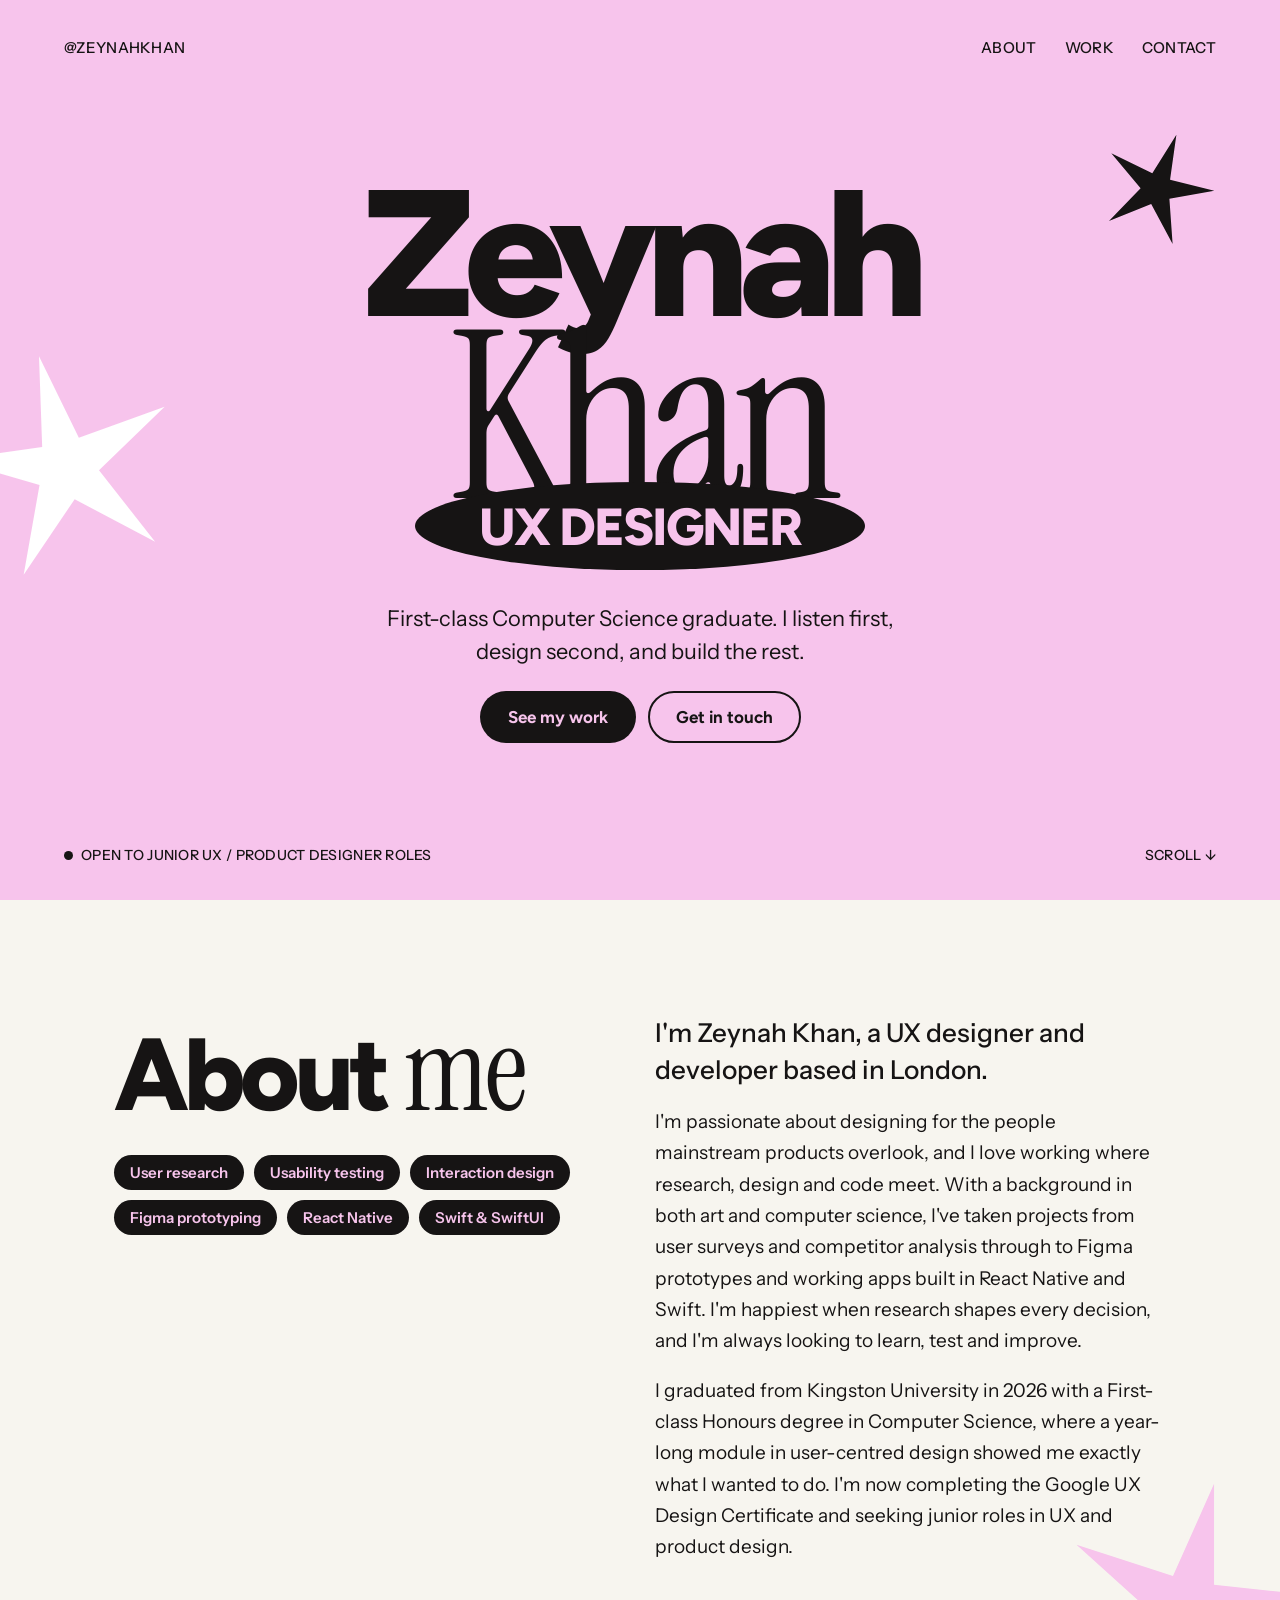
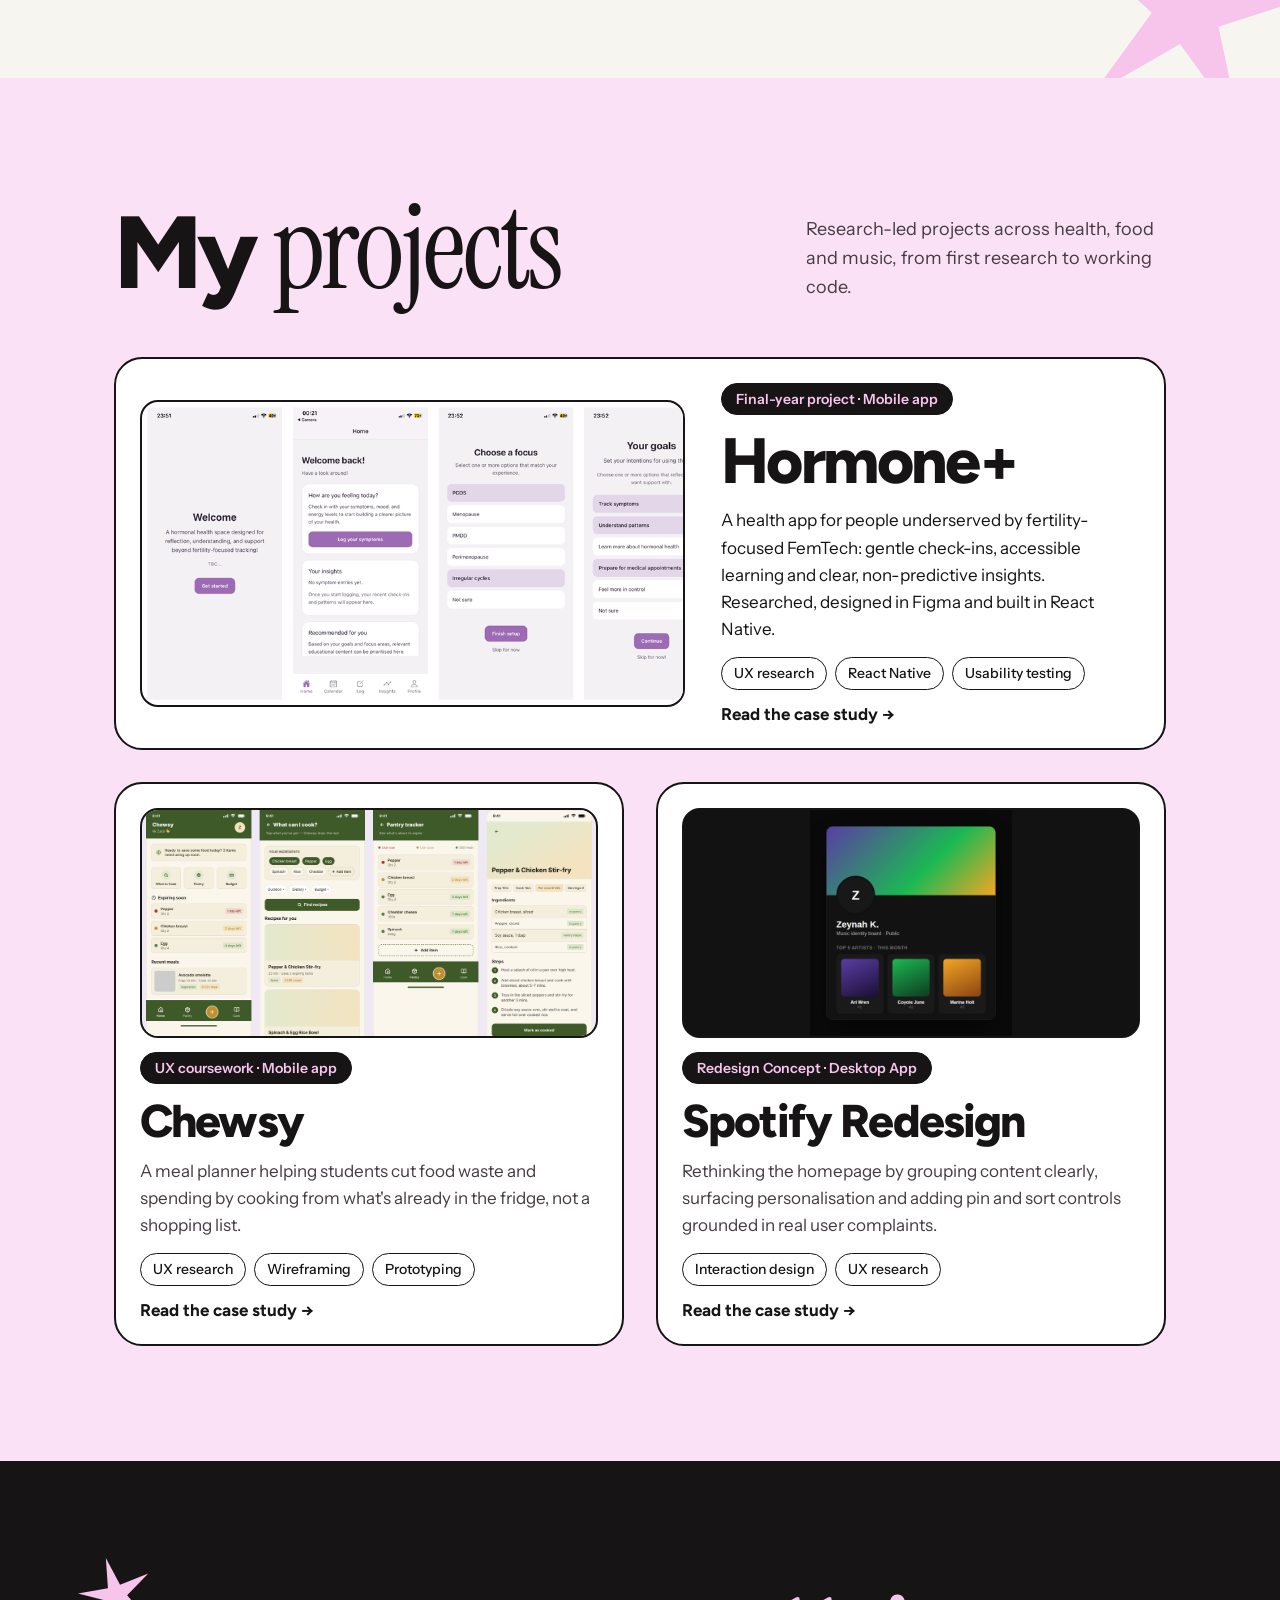
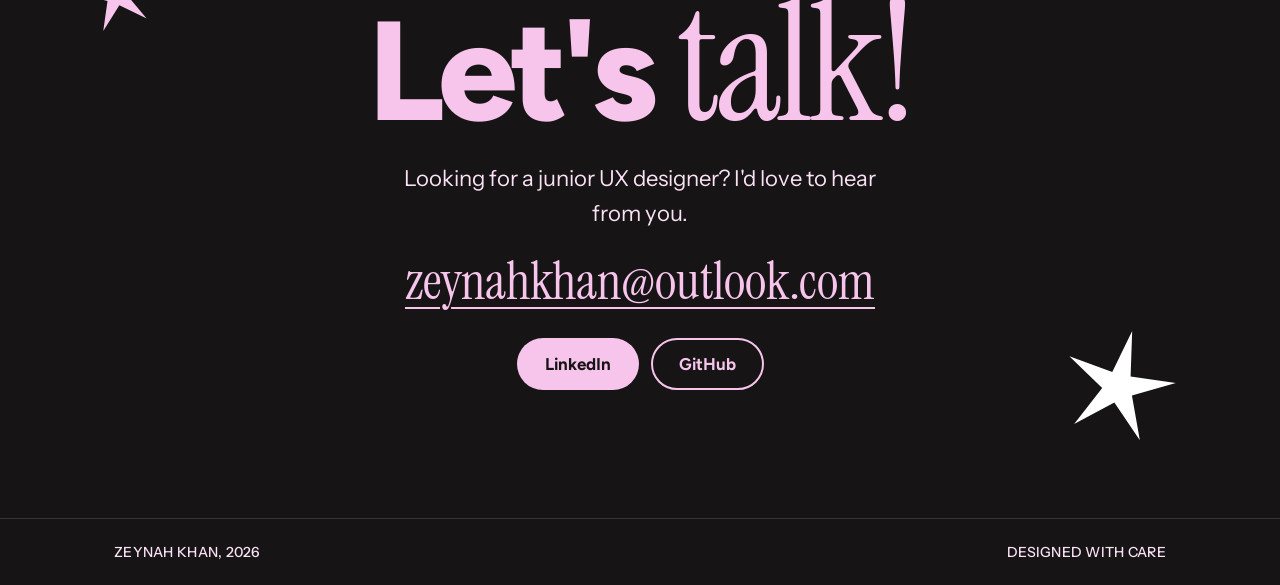
==== commit a50a3c64: "Moved sections around and updated UI" ====
--- a/index.html
+++ b/index.html
@@ -18,19 +18,18 @@
 <a class="skip-link" href="#work">Skip to projects</a>
 
 <header class="hero" id="top">
-  <span class="star star-big" aria-hidden="true">★</span>
-  <span class="star star-small" aria-hidden="true">★</span>
+  <span class="star star-big" aria-hidden="true"></span>
+  <span class="star star-small" aria-hidden="true"></span>
 
   <nav class="site-nav" aria-label="Main">
     <a href="#top">@zeynahkhan</a>
-    <div class="nav-links"><a href="#work">Work</a><a href="#about">About</a><a href="#contact">Contact</a></div>
-    <span class="nav-role">UX designer</span>
+    <div class="nav-links"><a href="#about">About</a><a href="#work">Work</a><a href="#contact">Contact</a></div>
   </nav>
 
   <div class="hero-main">
-    <h1 class="hero-name"><span class="first">zeynah</span><span class="last">khan</span></h1>
-    <span class="hero-badge">UX DESIGN</span>
-    <p class="hero-tag">Computer science graduate, 2026. I design for the people mainstream products overlook, and I can build what I design.</p>
+    <h1 class="hero-name"><span class="first">Zeynah</span><span class="last">Khan</span></h1>
+    <span class="hero-badge">UX DESIGNER</span>
+    <p class="hero-tag">First-class Computer Science graduate. I listen first, design second, and build the rest.</p>
     <div class="hero-cta">
       <a class="btn btn-ink" href="#work">See my work</a>
       <a class="btn btn-outline" href="#contact">Get in touch</a>
@@ -38,24 +37,46 @@
   </div>
 
   <div class="hero-foot">
-    <span class="status"><span class="dot"></span>Open to junior UX / product roles</span>
-    <a class="scroll" href="#work">Scroll ↓</a>
+    <span class="status"><span class="dot"></span>Open to junior UX / product designer roles</span>
+    <a class="scroll" href="#about">Scroll ↓</a>
   </div>
 </header>
 
 <main>
+  <section class="about" id="about">
+    <span class="star star-a" aria-hidden="true"></span>
+    <div class="wrap about-grid">
+      <div>
+        <h2 class="mix"><span class="b">About </span><span class="s">me</span></h2>
+        <ul class="skills" aria-label="Skills" style="margin-top:32px">
+          <li>User research</li>
+          <li>Usability testing</li>
+          <li>Interaction design</li>
+          <li>Figma prototyping</li>
+          <li>React Native</li>
+          <li>Swift &amp; SwiftUI</li>
+        </ul>
+      </div>
+      <div class="about-copy">
+        <p class="about-lead">I'm Zeynah Khan, a UX designer and developer based in London.</p>
+        <p>I'm passionate about designing for the people mainstream products overlook, and I love working where research, design and code meet. With a background in both art and computer science, I've taken projects from user surveys and competitor analysis through to Figma prototypes and working apps built in React Native and Swift. I'm happiest when research shapes every decision, and I'm always looking to learn, test and improve.</p>
+        <p>I graduated from Kingston University in 2026 with a First-class Honours degree in Computer Science, where a year-long module in user-centred design showed me exactly what I wanted to do. I'm now completing the Google UX Design Certificate and seeking junior roles in UX and product design.</p>
+      </div>
+    </div>
+  </section>
+
 <section class="work" id="work">
   <div class="wrap">
     <div class="section-head">
-      <h2 class="mix"><span class="b">selected </span><span class="s">work</span></h2>
-      <p class="section-note">Research-led projects across health, food and music, from first interviews to working code.</p>
+      <h2 class="mix"><span class="b">My </span><span class="s">projects</span></h2>
+      <p class="section-note">Research-led projects across health, food and music, from first research to working code.</p>
     </div>
 
     <div class="project-grid">
       <a class="project-card featured" href="pages/hormone-plus.html">
         <div class="project-media"><img src="assets/images/hormone-real-screens.png" alt="Hormone+ app screens: Welcome, Home, Choose a focus and Goals"></div>
         <div class="project-body">
-          <div class="project-meta"><span class="pill pill-ink">01</span>Final-year project · Mobile app</div>
+          <div class="project-meta"><span class="pill pill-ink">Final-year project · Mobile app</span></div>
           <h3 class="project-title">Hormone+</h3>
           <p class="project-desc">A health app for people underserved by fertility-focused FemTech: gentle check-ins, accessible learning and clear, non-predictive insights. Researched, designed in Figma and built in React Native.</p>
           <div class="tag-row"><span class="tag">UX research</span><span class="tag">React Native</span><span class="tag">Usability testing</span></div>
@@ -65,7 +86,7 @@
 
       <a class="project-card" href="pages/chewsy.html">
         <div class="project-media"><img src="assets/images/chewsy-screens.png" alt="Chewsy app screens: Home, What can I cook?, Pantry tracker and Recipe detail"></div>
-        <div class="project-meta"><span class="pill pill-ink">02</span>UX coursework · Mobile app</div>
+        <div class="project-meta"><span class="pill pill-ink">UX coursework · Mobile app</span></div>
         <h3 class="project-title">Chewsy</h3>
         <p class="project-desc">A meal planner helping students cut food waste and spending by cooking from what's already in the fridge, not a shopping list.</p>
         <div class="tag-row"><span class="tag">UX research</span><span class="tag">Wireframing</span><span class="tag">Prototyping</span></div>
@@ -74,7 +95,7 @@
 
       <a class="project-card" href="pages/spotify-redesign.html">
         <div class="project-media dark"><img src="assets/images/spotify-profile-concept.png" alt="Spotify redesign profile concept"></div>
-        <div class="project-meta"><span class="pill pill-ink">03</span>Concept · Desktop</div>
+        <div class="project-meta"><span class="pill pill-ink">Redesign Concept · Desktop App</span></div>
         <h3 class="project-title">Spotify Redesign</h3>
         <p class="project-desc">Rethinking the homepage by grouping content clearly, surfacing personalisation and adding pin and sort controls grounded in real user complaints.</p>
         <div class="tag-row"><span class="tag">Interaction design</span><span class="tag">UX research</span></div>
@@ -84,30 +105,11 @@
   </div>
 </section>
 
-<section class="about" id="about">
-  <span class="star star-a" aria-hidden="true">★</span>
-  <div class="wrap about-grid">
-    <h2 class="mix"><span class="b">about </span><span class="s">me</span></h2>
-    <div class="about-copy">
-      <p class="about-lead">With a background in both art and computer science, I love the space where design and code meet.</p>
-      <p>I turn research into clear requirements, thoughtful designs and, ultimately, experiences people can actually use. I'm especially drawn to products that make complex or sensitive experiences feel clearer and more inclusive.</p>
-      <ul class="skills" aria-label="Skills">
-        <li>User research</li>
-        <li>Usability testing</li>
-        <li>Interaction design</li>
-        <li>Figma prototyping</li>
-        <li>React Native</li>
-        <li>Swift &amp; SwiftUI</li>
-      </ul>
-    </div>
-  </div>
-</section>
-
 <section class="contact" id="contact">
-  <span class="star star-c1" aria-hidden="true">★</span>
-  <span class="star star-c2" aria-hidden="true">★</span>
+  <span class="star star-c1" aria-hidden="true"></span>
+  <span class="star star-c2" aria-hidden="true"></span>
   <div class="wrap contact-inner">
-    <h2 class="mix"><span class="b">let's </span><span class="s">talk</span></h2>
+    <h2 class="mix"><span class="b">Let's </span><span class="s">talk!</span></h2>
     <p class="contact-sub">Looking for a junior UX designer? I'd love to hear from you.</p>
     <a class="contact-email" href="mailto:zeynahkhan@outlook.com">zeynahkhan@outlook.com</a>
     <div class="contact-links">
@@ -120,9 +122,9 @@
 
 <footer class="site-footer">
   <div class="footer-row">
-    <span>★ Zeynah Khan, 2026</span>
-    <span>Designed &amp; built in London</span>
+    <span>Zeynah Khan, 2026</span>
+    <span>Designed with care</span>
   </div>
 </footer>
 </body>
-</html>
+</html>
--- a/styles.css
+++ b/styles.css
@@ -1,9 +1,3 @@
-/* ============================================
-   ZEYNAH KHAN — PORTFOLIO
-   Design: pink + ink, bold sans with a serif twist.
-   Fonts are loaded in each page's <head>.
-   ============================================ */
-
 :root{
   --pink:#f7c4ec;
   --pink-soft:#fbe1f5;
@@ -23,6 +17,7 @@
   --radius-lg:28px;
   --radius-md:20px;
   --line:2px solid var(--ink);
+  --star:polygon(50.0% 4.8%, 58.2% 43.4%, 97.6% 39.3%, 63.3% 59.1%, 79.4% 95.2%, 50.0% 68.8%, 20.6% 95.2%, 36.7% 59.1%, 2.4% 39.3%, 41.8% 43.4%);
 }
 
 *{ box-sizing:border-box; }
@@ -49,6 +44,8 @@
 
 /* decorative stars */
 .star{ position:absolute; line-height:1; pointer-events:none; user-select:none; }
+.star{ width:1em; height:1em; background:currentColor; clip-path:var(--star); }
+.foot-star{ display:inline-block; width:1em; height:1em; margin-right:6px; vertical-align:-0.12em; background:currentColor; clip-path:var(--star); }
 
 /* ---------- nav ---------- */
 .site-nav{
@@ -92,7 +89,7 @@
 }
 .hero-name{ margin:0; display:flex; flex-direction:column; align-items:center; }
 .hero-name .first{ font:800 clamp(88px,16vw,200px)/.8 var(--display); letter-spacing:-.06em; }
-.hero-name .last{ font:400 clamp(112px,21vw,260px)/.8 var(--serif); letter-spacing:-.05em; margin-top:-.04em; }
+.hero-name .last{ font:400 clamp(112px,21vw,260px)/.8 var(--serif); letter-spacing:-.05em; margin-top:0; }
 .hero-badge{
   position:relative; margin-top:clamp(-30px,-2.4vw,-14px);
   background:var(--ink); color:var(--pink); border-radius:50%;
@@ -109,6 +106,13 @@
 .status{ display:flex; align-items:center; gap:8px; }
 .status .dot{ width:9px; height:9px; border-radius:50%; background:var(--ink); }
 .hero-foot a{ text-decoration:none; }
+/* keep the whole hero on screen, however short the window is */
+.hero-name .first{ font-size:clamp(64px, min(16vw, 20vh), 200px); }
+.hero-name .last{ font-size:clamp(80px, min(21vw, 26vh), 260px); }
+.hero-badge{ font-size:clamp(24px, min(4.6vw, 5.8vh), 56px); padding:clamp(10px,1.4vh,18px) clamp(28px,5.5vw,64px); }
+.hero-main{ padding-top:clamp(8px,2vh,48px); padding-bottom:clamp(20px,4vh,80px); }
+.hero-tag{ margin-top:clamp(18px,3.5vh,48px); }
+.hero-cta{ margin-top:clamp(14px,2.6vh,28px); }
 
 /* ---------- section headings (bold + serif mix) ---------- */
 .mix{ margin:0; line-height:.9; letter-spacing:-.04em; }
@@ -116,7 +120,7 @@
 .mix .s{ font:400 clamp(60px,9.4vw,124px)/.9 var(--serif); letter-spacing:-.03em; }
 
 /* ---------- work ---------- */
-.work{ position:relative; background:var(--cream); padding:clamp(72px,9vw,120px) 0; }
+.work{ position:relative; background:var(--pink-soft); padding:clamp(72px,9vw,120px) 0; }
 .section-head{ display:flex; align-items:flex-end; justify-content:space-between; gap:32px; flex-wrap:wrap; margin-bottom:clamp(36px,5vw,56px); }
 .section-note{ margin:0; max-width:360px; font-size:18px; color:var(--ink-sub); }
 
@@ -129,7 +133,7 @@
 }
 .project-card:hover{ transform:translateY(-4px); box-shadow:6px 6px 0 var(--ink); }
 .project-card.featured{
-  grid-column:1 / -1; background:var(--pink);
+  grid-column:1 / -1; background:var(--white);
   display:grid; grid-template-columns:minmax(0,1.3fr) minmax(0,1fr); gap:clamp(20px,3vw,36px); align-items:center;
 }
 .project-media{ border-radius:18px; overflow:hidden; height:230px; background:#efe9f5; border:var(--line); }
@@ -149,8 +153,8 @@
 .project-link::after{ content:' →'; }
 
 /* ---------- about ---------- */
-.about{ position:relative; overflow:hidden; background:var(--pink); padding:clamp(72px,9vw,120px) 0; }
-.about .star-a{ right:-3vw; bottom:-6%; font-size:clamp(140px,20vw,300px); color:var(--white); transform:rotate(12deg); }
+.about{ position:relative; overflow:hidden; background:var(--cream); padding:clamp(72px,9vw,120px) 0; }
+.about .star-a{ right:-3vw; bottom:-6%; font-size:clamp(140px,20vw,300px); color:var(--pink); transform:rotate(12deg); }
 .about-grid{ position:relative; display:grid; grid-template-columns:minmax(0,1fr) minmax(0,1.1fr); gap:clamp(32px,6vw,80px); align-items:start; }
 .about-copy{ display:flex; flex-direction:column; gap:18px; }
 .about-copy p{ margin:0; font-size:19px; line-height:1.65; }
@@ -183,9 +187,12 @@
    ============================================ */
 .case-top{ position:relative; overflow:hidden; background:var(--pink); }
 .case-top::after{
-  content:'★'; position:absolute; right:-2vw; top:34%; line-height:1;
-  font-size:clamp(120px,16vw,240px); color:var(--white); transform:rotate(16deg); pointer-events:none;
-}
+  content:''; position:absolute; right:-2vw; top:34%;
+  width:clamp(120px,16vw,240px); height:clamp(120px,16vw,240px);
+  background:var(--white); clip-path:var(--star);
+  transform:rotate(16deg); pointer-events:none;
+}
+
 .cs-header{ position:relative; z-index:1; padding-top:clamp(8px,2vw,24px); padding-bottom:clamp(48px,6vw,80px); }
 .back-link{ display:flex; width:fit-content; margin-bottom:24px; font:600 16px var(--sans); text-decoration:none; }
 .back-link:hover{ opacity:.65; }
@@ -264,5 +271,5 @@
   .cs-table{ font-size:15px; }
   .cs-table th, .cs-table td{ padding:12px; }
   .cs-img-row img{ height:380px; }
-  .case-top::after{ font-size:110px; top:auto; bottom:-20px; right:-24px; }
-}
+  .case-top::after{ width:110px; height:110px; top:auto; bottom:-20px; right:-24px; }
+}
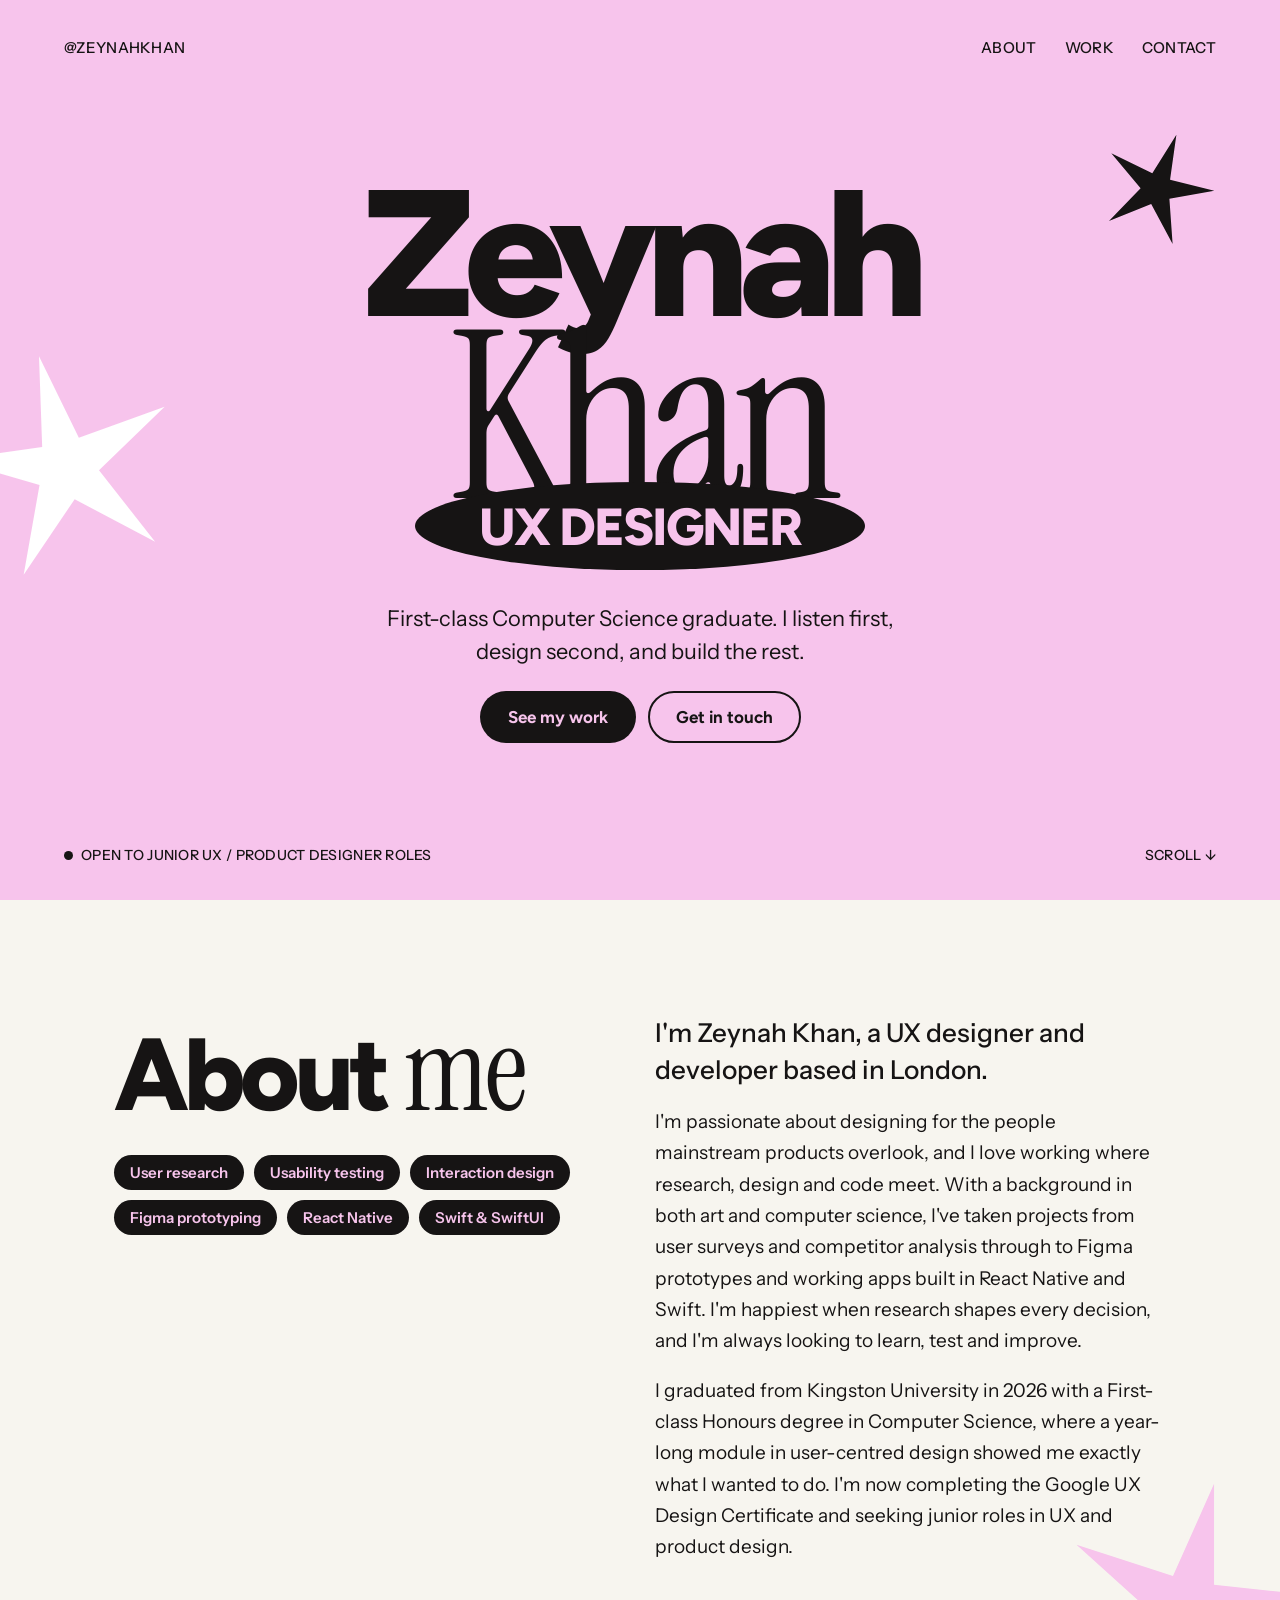
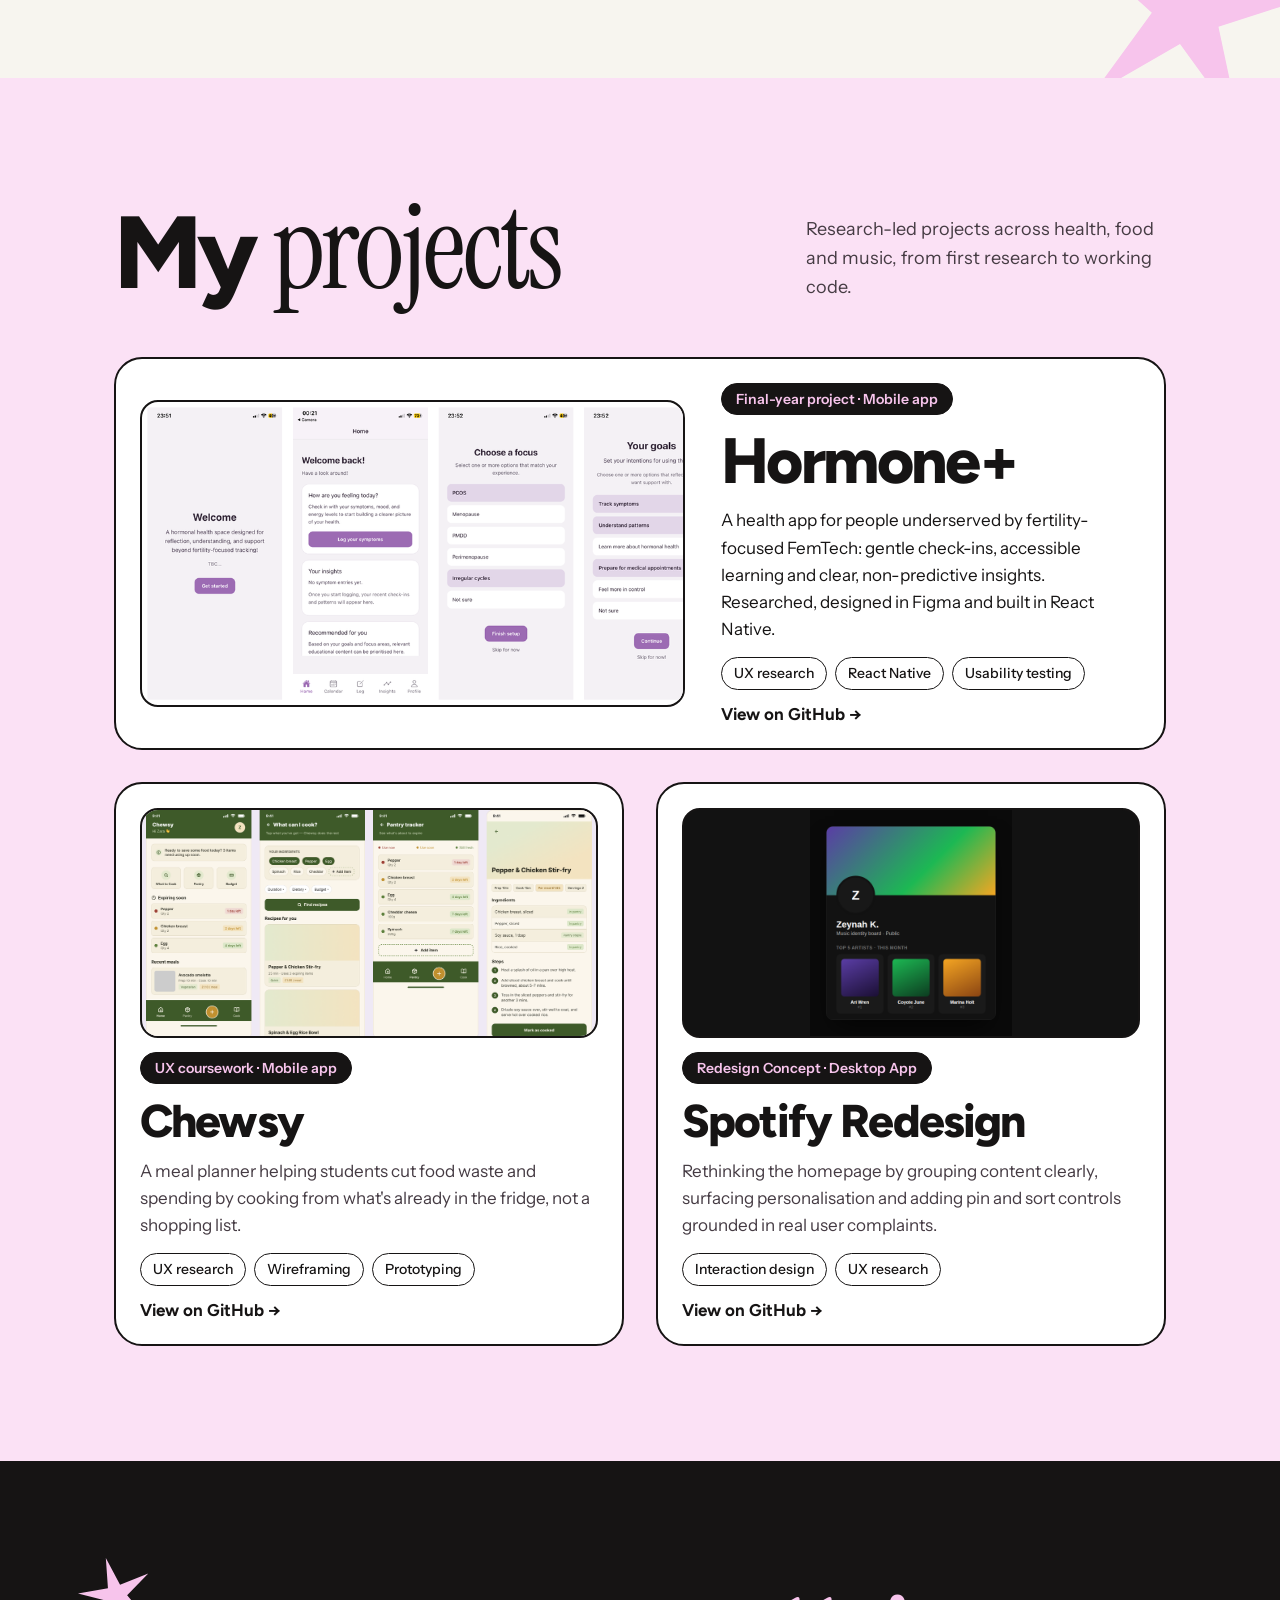
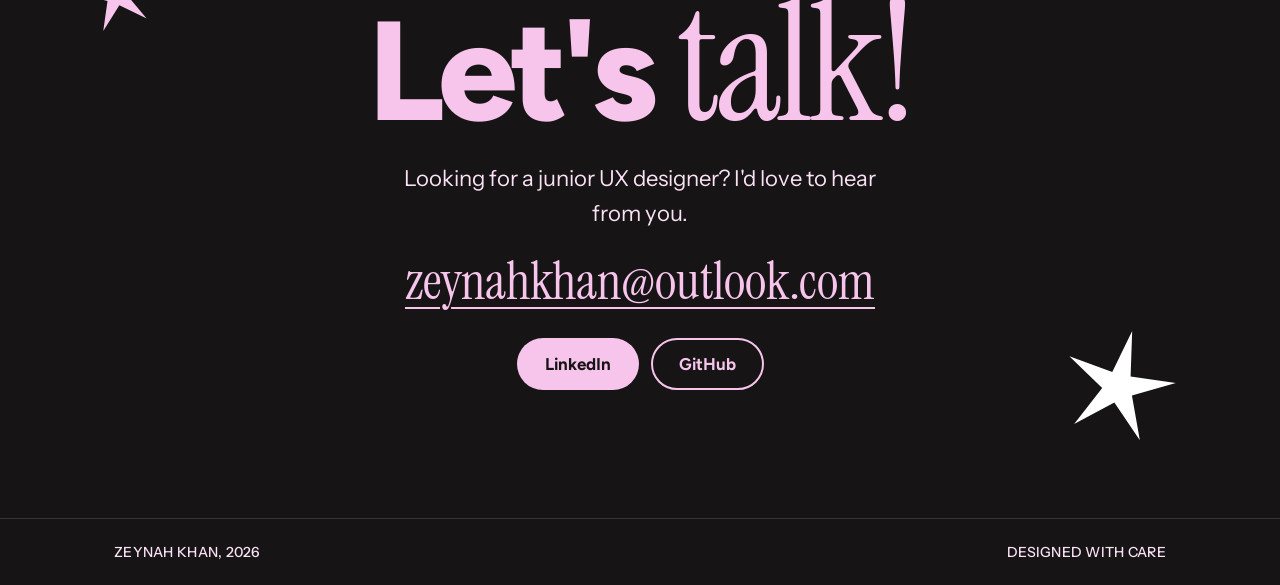
==== commit b3d1ab7a: "Linked Hormone+ card to GitHub repo" ====
--- a/index.html
+++ b/index.html
@@ -73,14 +73,14 @@
     </div>
 
     <div class="project-grid">
-      <a class="project-card featured" href="pages/hormone-plus.html">
+      <a class="project-card featured" href="https://github.com/zeynah-khan/HormonePlus" target="_blank" rel="noopener">
         <div class="project-media"><img src="assets/images/hormone-real-screens.png" alt="Hormone+ app screens: Welcome, Home, Choose a focus and Goals"></div>
         <div class="project-body">
           <div class="project-meta"><span class="pill pill-ink">Final-year project · Mobile app</span></div>
           <h3 class="project-title">Hormone+</h3>
           <p class="project-desc">A health app for people underserved by fertility-focused FemTech: gentle check-ins, accessible learning and clear, non-predictive insights. Researched, designed in Figma and built in React Native.</p>
           <div class="tag-row"><span class="tag">UX research</span><span class="tag">React Native</span><span class="tag">Usability testing</span></div>
-          <span class="project-link">Read the case study</span>
+          <span class="project-link">View on GitHub</span>
         </div>
       </a>
 
@@ -90,7 +90,7 @@
         <h3 class="project-title">Chewsy</h3>
         <p class="project-desc">A meal planner helping students cut food waste and spending by cooking from what's already in the fridge, not a shopping list.</p>
         <div class="tag-row"><span class="tag">UX research</span><span class="tag">Wireframing</span><span class="tag">Prototyping</span></div>
-        <span class="project-link">Read the case study</span>
+        <span class="project-link">View on GitHub</span>
       </a>
 
       <a class="project-card" href="pages/spotify-redesign.html">
@@ -99,7 +99,7 @@
         <h3 class="project-title">Spotify Redesign</h3>
         <p class="project-desc">Rethinking the homepage by grouping content clearly, surfacing personalisation and adding pin and sort controls grounded in real user complaints.</p>
         <div class="tag-row"><span class="tag">Interaction design</span><span class="tag">UX research</span></div>
-        <span class="project-link">Read the case study</span>
+        <span class="project-link">View on GitHub</span>
       </a>
     </div>
   </div>
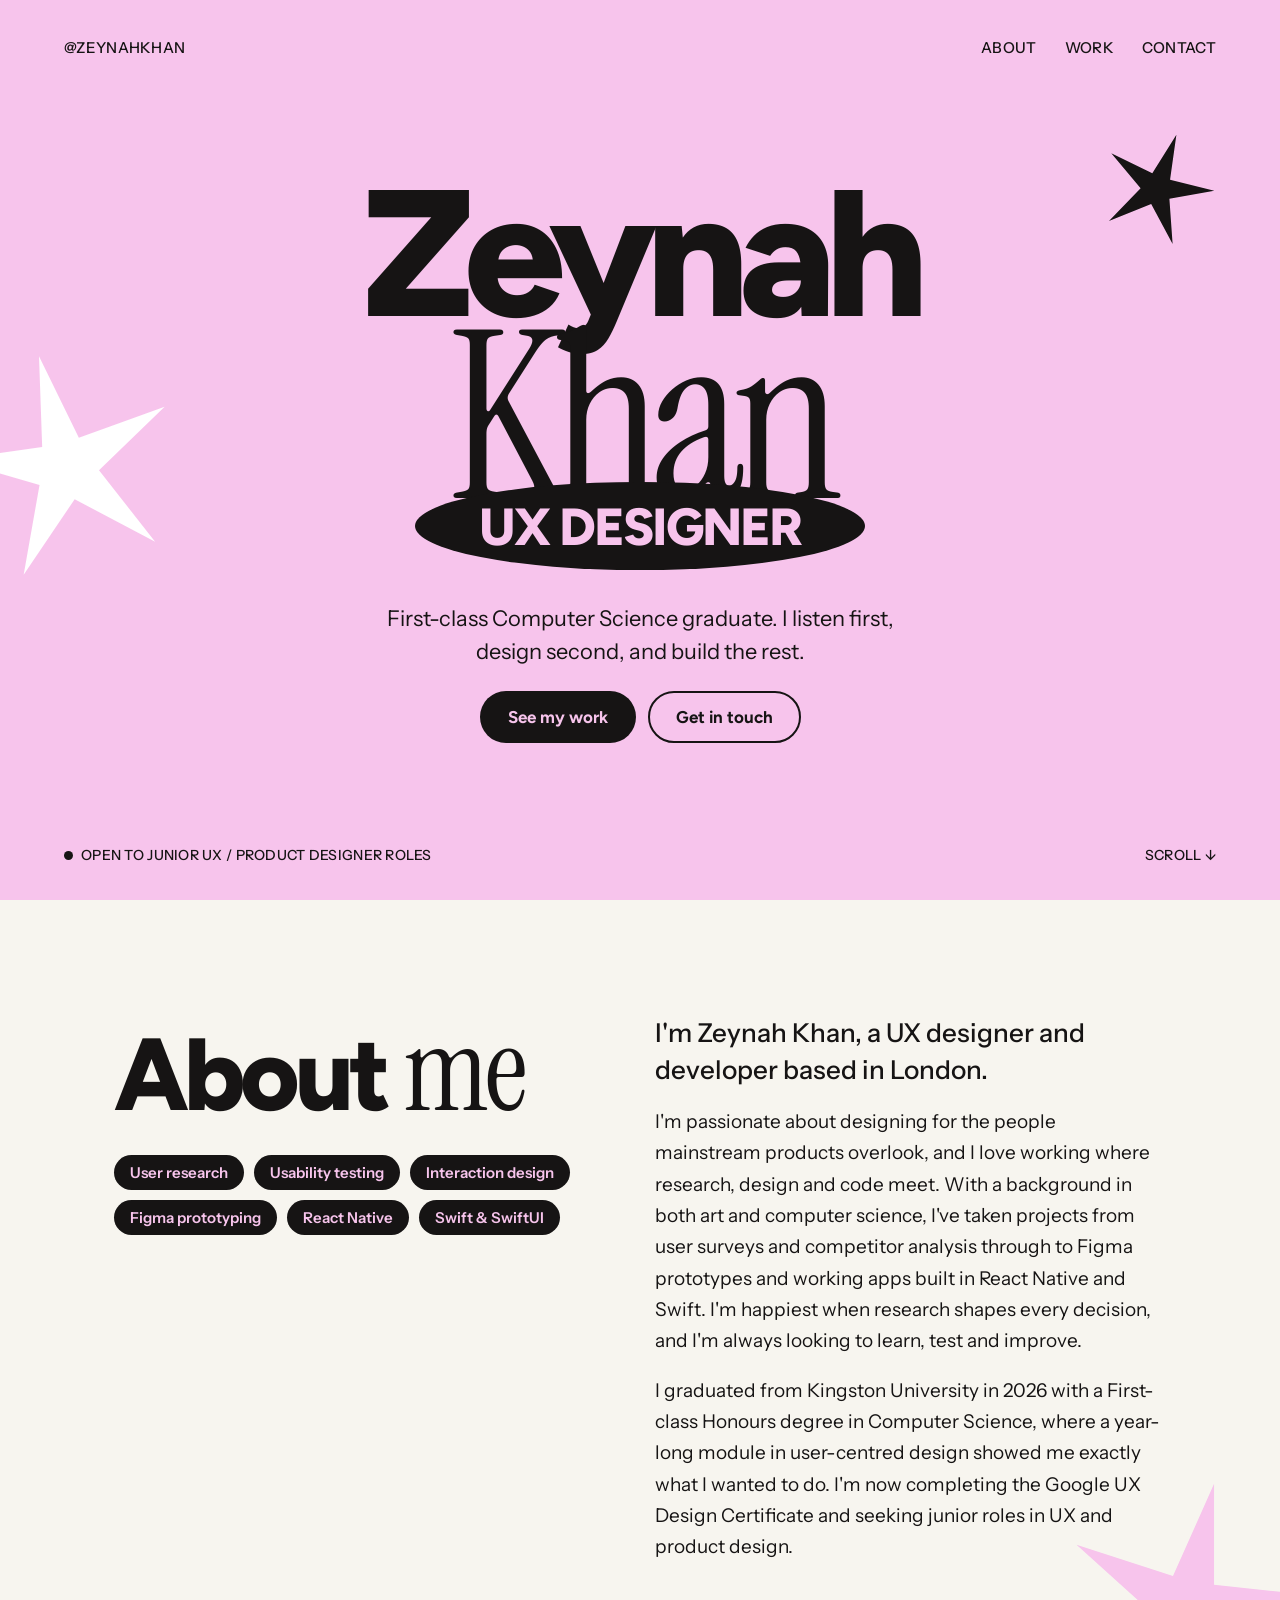
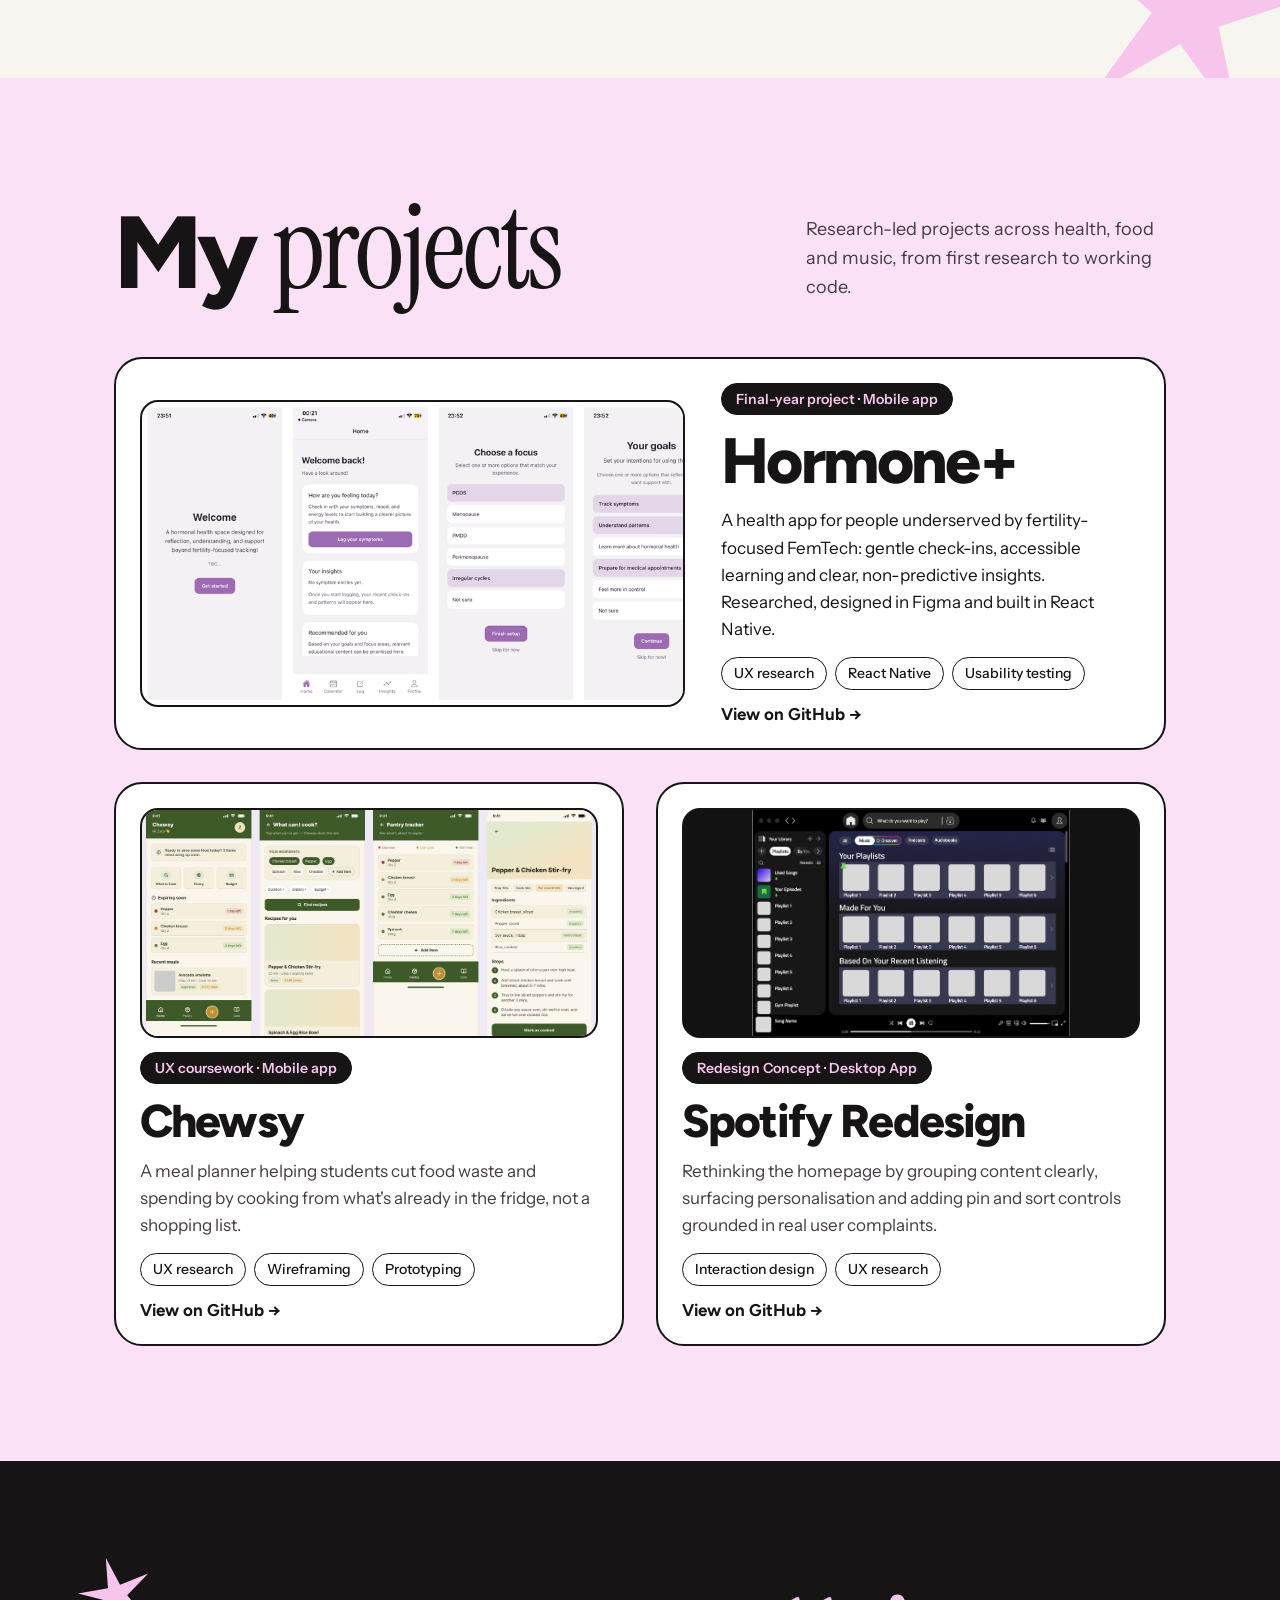
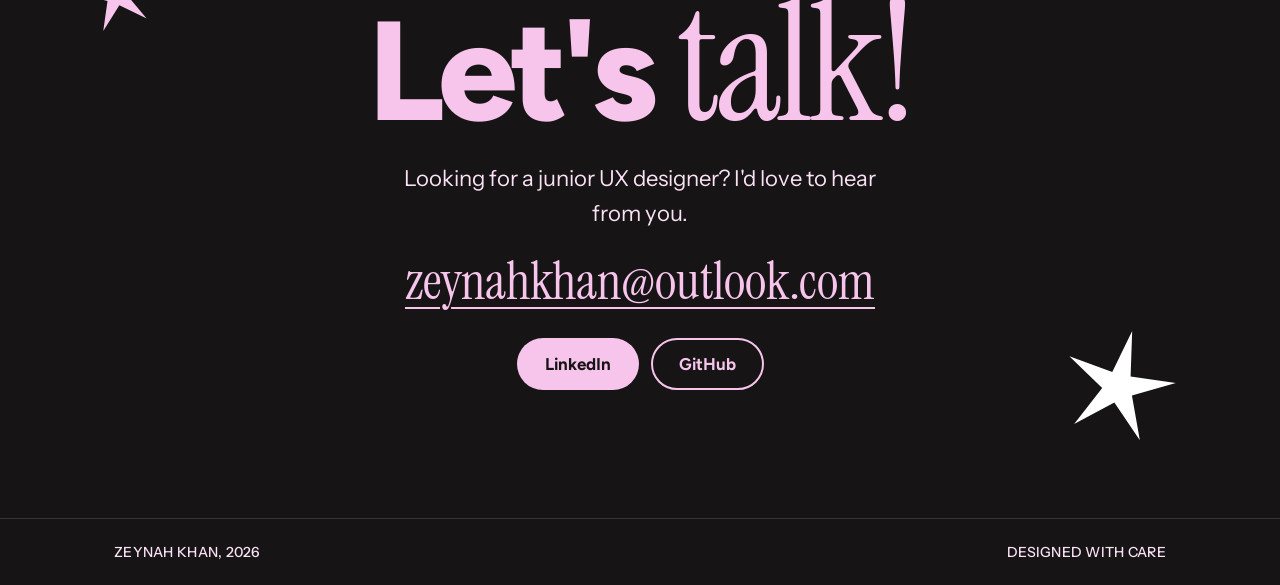
==== commit 274dbe6f: "Changed layout of Spotify case study" ====
--- a/index.html
+++ b/index.html
@@ -94,7 +94,7 @@
       </a>
 
       <a class="project-card" href="pages/spotify-redesign.html">
-        <div class="project-media dark"><img src="assets/images/spotify-profile-concept.png" alt="Spotify redesign profile concept"></div>
+        <div class="project-media dark"><img src="assets/images/spotify-wf-home.png" alt="Wireframe of the redesigned Spotify homepage with clearly labelled sections"></div>
         <div class="project-meta"><span class="pill pill-ink">Redesign Concept · Desktop App</span></div>
         <h3 class="project-title">Spotify Redesign</h3>
         <p class="project-desc">Rethinking the homepage by grouping content clearly, surfacing personalisation and adding pin and sort controls grounded in real user complaints.</p>
--- a/styles.css
+++ b/styles.css
@@ -273,3 +273,197 @@
   .cs-img-row img{ height:380px; }
   .case-top::after{ width:110px; height:110px; top:auto; bottom:-20px; right:-24px; }
 }
+
+/* ============================================
+   CASE STUDY COMPONENTS
+   ============================================ */
+h2.cs-h2{ margin-top:0; }
+.cs-num{ margin:0 0 8px; font:800 16px var(--display); letter-spacing:.02em; }
+.cs-num::before{ content:''; display:inline-block; width:10px; height:10px; margin-right:8px; vertical-align:1px; background:var(--ink); clip-path:var(--star); }
+
+/* at a glance */
+.stat-row{ display:grid; grid-template-columns:repeat(4, minmax(0,1fr)); gap:12px; margin-bottom:24px; }
+.stat{ background:var(--pink); border:var(--line); border-radius:var(--radius-md); padding:18px 20px; display:flex; flex-direction:column; gap:6px; }
+.stat .num{ font:800 clamp(40px,4.4vw,56px)/1 var(--display); letter-spacing:-.04em; }
+.stat .num small{ font-size:.45em; letter-spacing:0; margin-left:2px; }
+.stat .label{ font-size:15px; line-height:1.4; font-weight:500; }
+.tldr{ display:grid; grid-template-columns:repeat(3, minmax(0,1fr)); gap:12px; }
+.tldr > div{ background:var(--white); border:var(--line); border-radius:var(--radius-md); padding:18px 20px; }
+
+/* shared card look */
+.tldr h3, .method h3, .decision h3, .result h3{ margin:0 0 6px; font:800 19px/1.25 var(--display); letter-spacing:-.02em; }
+.tldr p, .method p, .decision p, .result p{ margin:0; font-size:16px; line-height:1.6; color:var(--ink-sub); }
+.result p strong{ color:var(--ink); }
+
+.method-grid, .result-grid{ display:grid; grid-template-columns:repeat(3, minmax(0,1fr)); gap:12px; margin:24px 0; }
+.method, .result{ background:var(--white); border:var(--line); border-radius:var(--radius-md); padding:18px 20px; }
+.decision-grid{ display:grid; grid-template-columns:repeat(2, minmax(0,1fr)); gap:12px; margin:8px 0 0; }
+.decision{ background:var(--pink); border:var(--line); border-radius:var(--radius-md); padding:18px 20px; }
+.decision p{ color:var(--ink); }
+
+/* images */
+figure.cs-img{ margin:0; }
+.cs-img img{ height:auto; }
+.nw{ white-space:nowrap; }
+
+/* survey charts */
+.chart-pair{ display:grid; grid-template-columns:repeat(2, minmax(0,1fr)); gap:12px; margin:28px 0; }
+.chart{ margin:0; background:var(--white); border:var(--line); border-radius:var(--radius-md); padding:20px 22px; }
+.chart-q{ margin:0 0 16px; font:800 18px/1.3 var(--display); letter-spacing:-.02em; }
+.bars{ list-style:none; margin:0; padding:0; display:flex; flex-direction:column; gap:10px; }
+.bars li{ display:grid; grid-template-columns:84px 1fr 20px; align-items:center; gap:12px; font-size:15px; color:var(--ink-sub); }
+.bar{ height:22px; border-radius:6px; background:var(--pink-soft); overflow:hidden; }
+.bar span{ display:block; height:100%; width:calc(var(--v) / 12 * 100%); background:var(--pink); border-radius:6px; }
+.bars .bar-n{ text-align:right; font-weight:600; color:var(--ink); }
+.bars li.key{ color:var(--ink); font-weight:600; }
+.bars li.key .bar span{ background:var(--ink); }
+.wire-row{ display:grid; grid-template-columns:repeat(4, minmax(0,1fr)); gap:16px; margin:28px 0; }
+.wire-row figure{ margin:0; display:flex; flex-direction:column; gap:8px; }
+.wire-row img{ width:100%; height:auto; border:var(--line); border-radius:var(--radius-md); background:var(--white); }
+.wire-row figcaption{ margin-top:auto; font:600 15px var(--sans); text-align:center; }
+
+/* more case study pieces */
+.cs-h3{ margin:48px 0 8px; font:800 clamp(22px,2.4vw,27px)/1.2 var(--display); letter-spacing:-.02em; }
+.stat-row.three{ grid-template-columns:repeat(3, minmax(0,1fr)); }
+.method-grid.two{ grid-template-columns:repeat(2, minmax(0,1fr)); }
+.method ul, .moscow ul{ margin:0; padding-left:18px; font-size:16px; line-height:1.55; color:var(--ink-sub); }
+.method li + li, .moscow li + li{ margin-top:4px; }
+.moscow{ display:grid; grid-template-columns:repeat(4, minmax(0,1fr)); gap:12px; margin:24px 0; }
+.moscow > div{ background:var(--white); border:var(--line); border-radius:var(--radius-md); padding:18px 20px; }
+.moscow > div:first-child{ background:var(--pink); }
+.moscow > div:first-child ul{ color:var(--ink); }
+.moscow h3{ margin:0 0 8px; font:800 19px/1.25 var(--display); letter-spacing:-.02em; }
+.cs-table.compare th:not(:first-child), .cs-table.compare td:not(:first-child){ text-align:center; }
+.cs-table td.yes{ color:var(--ink); font-weight:600; }
+.wire-row.three{ grid-template-columns:repeat(3, minmax(0,1fr)); max-width:1000px; }
+.shot-pair{ display:grid; grid-template-columns:repeat(2, minmax(0,1fr)); gap:16px; margin:24px 0; }
+.shot-pair figure{ margin:0; display:flex; flex-direction:column; gap:10px; }
+.shot-pair img{ width:100%; height:auto; border:var(--line); border-radius:var(--radius-md); background:#121212; }
+.shot-pair figcaption{ font-size:15px; line-height:1.5; color:var(--ink-soft); }
+
+/* next project */
+.next-project{ padding-top:clamp(24px,4vw,40px); padding-bottom:clamp(48px,6vw,72px); }
+.next-project a{
+  display:flex; justify-content:space-between; align-items:center; gap:16px; flex-wrap:wrap;
+  background:var(--ink); color:var(--pink); border-radius:var(--radius-lg); padding:clamp(22px,3vw,32px) clamp(24px,4vw,40px);
+  text-decoration:none; transition:transform .15s ease;
+}
+.next-project a:hover{ transform:translateY(-3px); }
+.next-project .l{ font:600 15px var(--sans); color:var(--pink-soft); text-transform:uppercase; letter-spacing:.04em; }
+.next-project .t{ font:800 clamp(32px,4vw,48px)/1 var(--display); letter-spacing:-.04em; }
+
+@media (max-width:900px){
+  .stat-row, .stat-row.three{ grid-template-columns:repeat(2, minmax(0,1fr)); }
+  .tldr, .method-grid, .result-grid{ grid-template-columns:1fr; }
+  .method-grid.two, .moscow{ grid-template-columns:repeat(2, minmax(0,1fr)); }
+}
+@media (max-width:640px){
+  .chart-pair, .decision-grid, .shot-pair, .method-grid.two, .moscow{ grid-template-columns:1fr; }
+  .wire-row, .wire-row.three{ grid-template-columns:repeat(2, minmax(0,1fr)); }
+}
+@media (prefers-reduced-motion: reduce){ .next-project a{ transition:none; } .next-project a:hover{ transform:none; } }
+
+
+/* ============================================
+   SPLIT LAYOUT CASE STUDY (Spotify)
+   ============================================ */
+.cs-mix-title{ margin:0 0 4px; }
+.cs-mix-title .b{ font-size:clamp(56px,9vw,120px); }
+.cs-mix-title .s{ font-size:clamp(64px,10.4vw,140px); }
+.case-top.has-shot .cs-header{ padding-bottom:clamp(96px,10vw,140px); }
+
+/* big image panel that overlaps the pink header */
+.sp-hero-shot{
+  position:relative; z-index:2; overflow:hidden;
+  margin:clamp(-96px,-7vw,-56px) 0 0;
+  border:var(--line); border-radius:var(--radius-lg);
+  background:#121212;
+}
+.sp-hero-shot iframe{ display:block; width:100%; aspect-ratio:1040 / 680; border:0; }
+.sp-hero-cap{ margin:14px 0 0; }
+
+/* solution features, alternating sides */
+.feature{ display:grid; grid-template-columns:minmax(0,5fr) minmax(0,7fr); gap:clamp(28px,4vw,64px); align-items:center; margin-top:clamp(40px,5vw,64px); }
+.feature.flip{ grid-template-columns:minmax(0,7fr) minmax(0,5fr); }
+.feature.flip .feature-text{ order:2; }
+.feature-num{ display:block; font:400 clamp(56px,6vw,80px)/1 var(--serif); letter-spacing:-.02em; }
+.feature-text h3{ margin:10px 0 10px; font:800 clamp(24px,2.4vw,30px)/1.15 var(--display); letter-spacing:-.03em; }
+.feature-text p{ margin:0; font-size:18px; line-height:1.7; color:var(--ink-sub); }
+.feature-img{ margin:0; }
+.feature-img img{ width:100%; height:auto; border:var(--line); border-radius:var(--radius-md); background:#121212; }
+
+/* process overview */
+.process-strip{ list-style:none; margin:8px 0 0; padding:0; display:grid; grid-template-columns:repeat(4, minmax(0,1fr)); gap:12px; }
+.process-strip li{ background:var(--white); border:var(--line); border-radius:var(--radius-md); padding:18px 20px; }
+.process-strip .n{ display:block; font:400 40px/1 var(--serif); }
+.process-strip h3{ margin:10px 0 4px; font:800 19px/1.25 var(--display); letter-spacing:-.02em; }
+.process-strip p{ margin:0; font-size:16px; line-height:1.55; color:var(--ink-sub); }
+
+/* heading on the left, content on the right */
+.cs-split{ display:grid; grid-template-columns:minmax(200px,280px) minmax(0,1fr); gap:clamp(24px,4vw,64px); }
+.split-head{ position:sticky; top:24px; align-self:start; }
+.split-head .cs-h2{ margin:0; font-size:clamp(28px,2.8vw,36px); }
+.split-body > :first-child{ margin-top:0; }
+.cs-split.full .split-body{ grid-column:1 / -1; }
+.cs-split.full .split-head{ position:static; }
+.split-body .method-grid{ margin:20px 0; }
+.split-body .callout{ margin-bottom:0; }
+
+/* numbered problems and goals */
+.problem-list, .goal-list{ list-style:none; margin:24px 0; padding:0; }
+.problem-list{ counter-reset:prob; }
+.problem-list li{ counter-increment:prob; display:grid; grid-template-columns:56px minmax(0,1fr); column-gap:16px; padding:18px 0; border-top:1.5px solid #e4ddd2; }
+.problem-list li:last-child{ border-bottom:1.5px solid #e4ddd2; }
+.problem-list li::before{ content:counter(prob); grid-row:span 2; font:400 56px/.9 var(--serif); }
+.problem-list h3, .goal-list h3{ margin:2px 0 4px; font:800 20px/1.25 var(--display); letter-spacing:-.02em; }
+.problem-list p, .goal-list p{ margin:0; font-size:17px; line-height:1.6; color:var(--ink-sub); }
+.goal-list{ counter-reset:goal; display:grid; gap:12px; }
+.goal-list li{ counter-increment:goal; display:grid; grid-template-columns:44px minmax(0,1fr); column-gap:16px; align-items:start; background:var(--white); border:var(--line); border-radius:var(--radius-md); padding:16px 20px; }
+.goal-list li::before{ content:counter(goal); grid-row:span 2; display:grid; place-items:center; width:40px; height:40px; border-radius:50%; background:var(--pink); border:var(--line); font:800 17px var(--display); }
+
+/* guiding question */
+.hmw{ margin:0 0 8px; font:400 clamp(30px,3.4vw,44px)/1.2 var(--serif); letter-spacing:-.01em; }
+.hmw em{ font-style:normal; background:var(--pink); padding:0 .12em; border-radius:6px; }
+
+/* usability vs experience questions */
+.q-cols{ display:grid; grid-template-columns:repeat(2, minmax(0,1fr)); gap:12px; margin-top:24px; }
+.q-cols > div{ background:var(--white); border:var(--line); border-radius:var(--radius-md); padding:18px 20px; }
+.q-cols h3{ margin:0 0 8px; font:800 19px/1.25 var(--display); letter-spacing:-.02em; }
+.q-cols ul{ margin:0; padding-left:18px; font-size:16px; line-height:1.55; color:var(--ink-sub); }
+.q-cols li + li{ margin-top:6px; }
+
+/* now vs redesign comparison */
+.compare-cards{ display:grid; grid-template-columns:repeat(2, minmax(0,1fr)); gap:12px; margin-top:24px; }
+.cc{ background:var(--white); border:var(--line); border-radius:var(--radius-md); padding:18px 20px; }
+.cc.new{ background:var(--pink); }
+.cc-tag{ display:inline-block; padding:3px 12px; border:1.5px solid var(--ink); border-radius:999px; font:600 13px var(--sans); }
+.cc.new .cc-tag{ background:var(--ink); color:var(--pink); }
+.cc h3{ margin:10px 0 8px; font:800 19px/1.25 var(--display); letter-spacing:-.02em; }
+.cc ul{ list-style:none; margin:0; padding:0; font-size:16px; line-height:1.5; color:var(--ink-sub); }
+.cc.new ul{ color:var(--ink); }
+.cc li{ position:relative; padding-left:22px; margin-top:6px; }
+.cc .pros li::before{ content:'+'; position:absolute; left:2px; font-weight:700; color:var(--ink); }
+.cc .cons li::before{ content:'−'; position:absolute; left:2px; font-weight:700; color:var(--ink); }
+.legend{ margin:12px 0 0; font-size:15px; color:var(--ink-soft); }
+.legend span{ font-weight:700; color:var(--ink); }
+.legend .minus{ margin-left:14px; }
+
+.cs-table.principles td:first-child{ white-space:nowrap; }
+
+@media (max-width:900px){
+  .feature, .feature.flip{ grid-template-columns:1fr; }
+  .feature.flip .feature-text{ order:0; }
+  .process-strip{ grid-template-columns:repeat(2, minmax(0,1fr)); }
+  .cs-split{ grid-template-columns:1fr; gap:20px; }
+  .split-head{ position:static; }
+}
+@media (max-width:640px){
+  .process-strip, .q-cols, .compare-cards{ grid-template-columns:1fr; }
+  .cs-table.principles thead{ display:none; }
+  .cs-table.principles tr{ display:block; padding:14px 18px; border-bottom:1.5px solid #e4ddd2; }
+  .cs-table.principles tr:last-child{ border-bottom:none; }
+  .cs-table.principles td{ display:block; padding:2px 0; border:none; }
+  .cs-table.principles td:first-child{ margin-bottom:4px; }
+  .cs-table.principles td:nth-child(2)::before{ content:'Now: '; font-weight:600; color:var(--ink); }
+  .cs-table.principles td:nth-child(3)::before{ content:'Redesign: '; font-weight:600; color:var(--ink); }
+}
